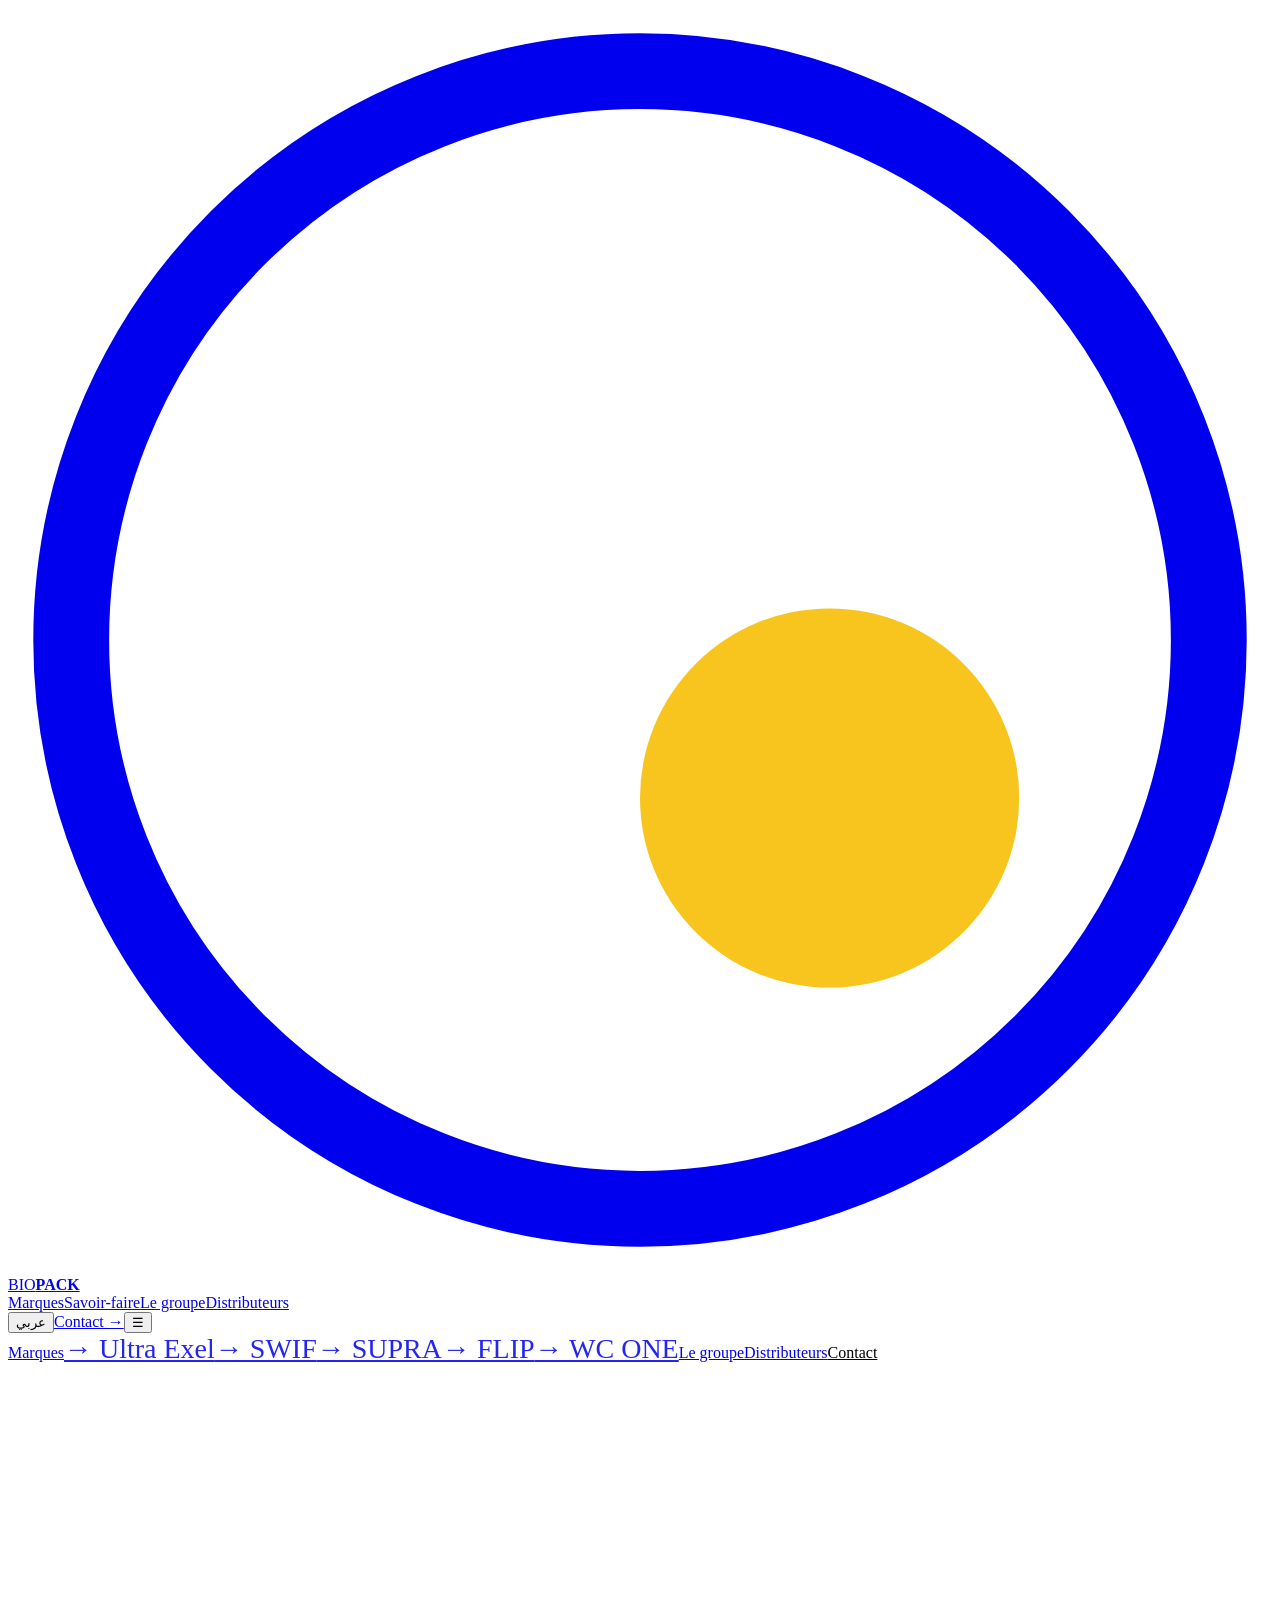
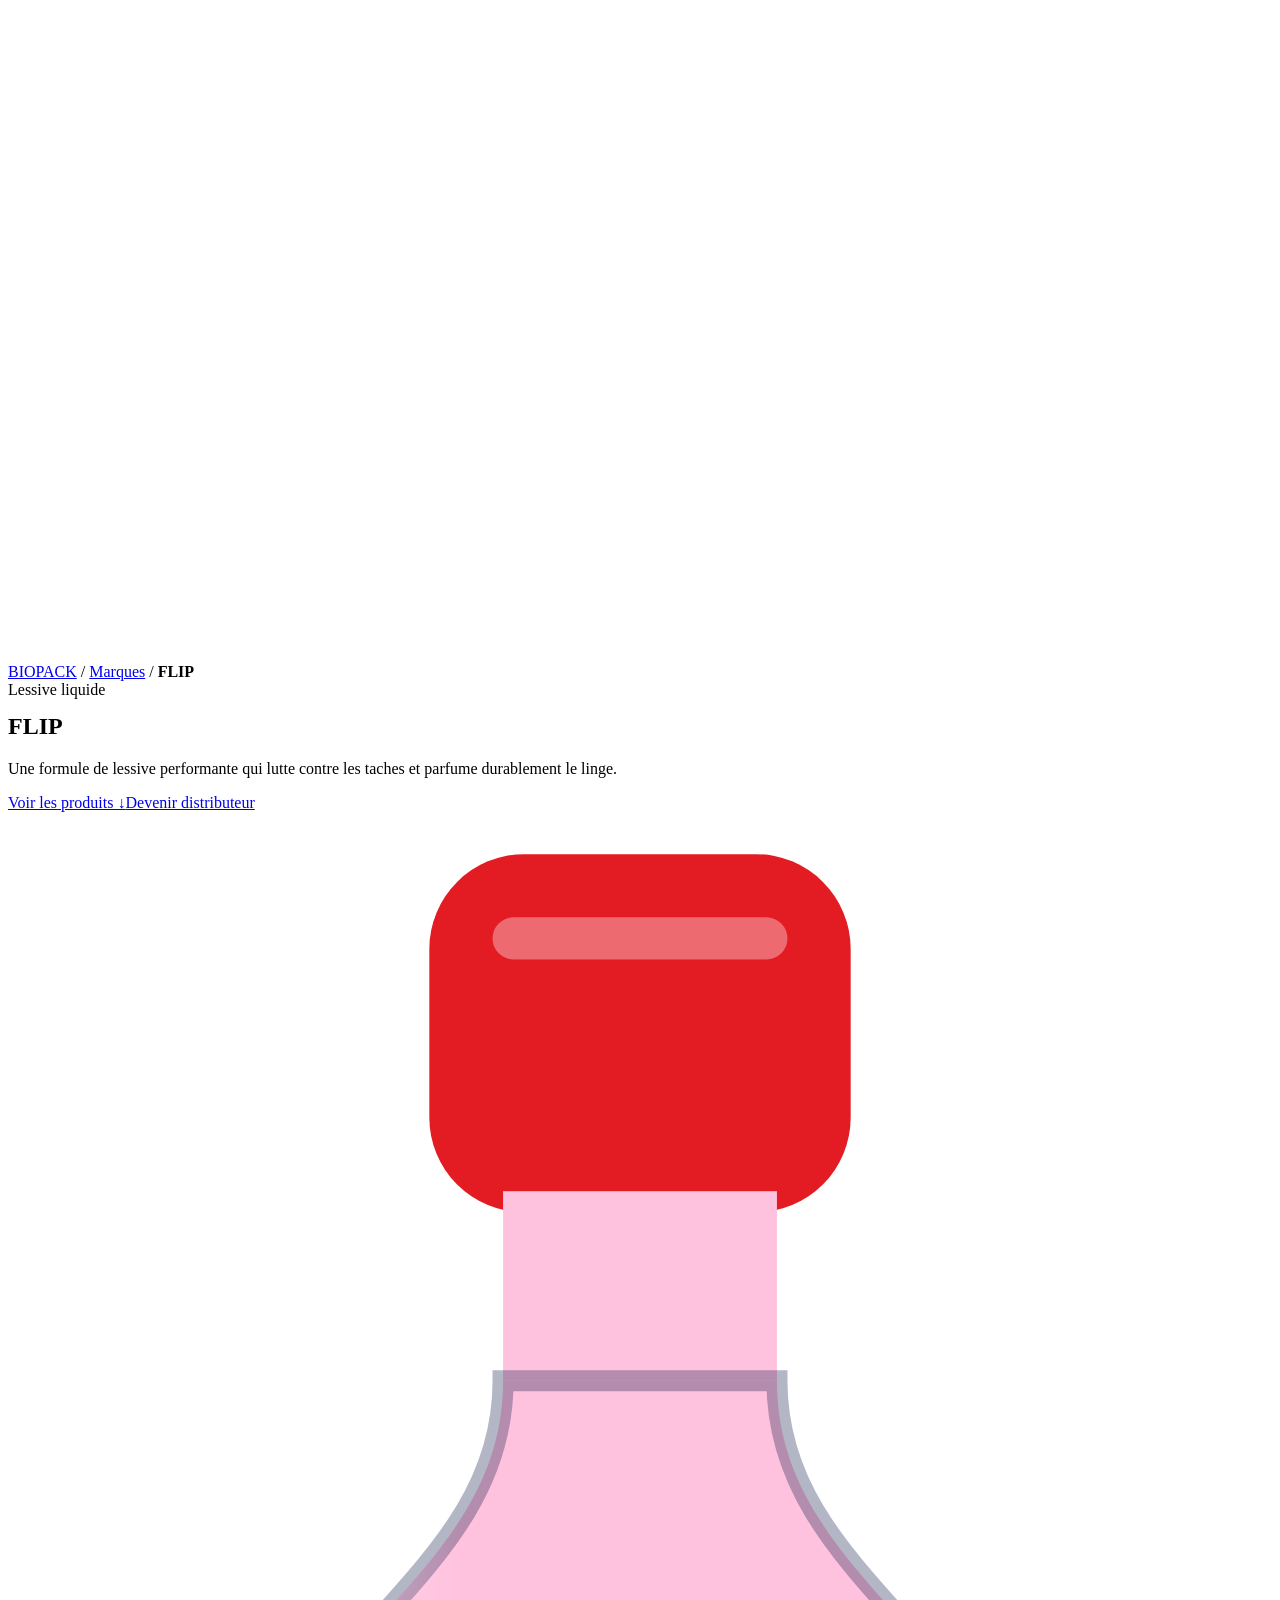
==== flip/index.html @ fb944e67 "Site BIOPACK : vitrine du groupe + marques" ====
<!DOCTYPE html>
<html lang="fr"><head><meta charset="utf-8"><meta name="viewport" content="width=device-width, initial-scale=1, viewport-fit=cover"><link rel="preconnect" href="https://fonts.googleapis.com"><link rel="preconnect" href="https://fonts.gstatic.com" crossorigin><link href="https://fonts.googleapis.com/css2?family=Unbounded:wght@500;700;900&family=Manrope:wght@400;600;800&family=Cairo:wght@400;600;800;900&display=swap" rel="stylesheet"><link rel="stylesheet" href="../style.css">
<title>FLIP — BIOPACK</title>
</head><body>
<div id="hdr"></div>
<main id="app"></main>
<div id="ftr"></div>
<script>window.ROOT='../';window.Bflip='flip'</script>
<script src="../brands.js"></script><script src="../hubapp.js"></script>
<script>
const b=BRANDS[Bflip];document.title=b.name+' — BIOPACK Industries';
function draw(){
 const one=b.name.length>5?b.name.slice(0,4):b.name;
 document.getElementById('app').innerHTML=`
<section class="bhero" style="--c1:${b.c1};--c2:${b.c2}"><div class="bubbles" data-n="14"></div><canvas class="bcanvas"></canvas>
 <div class="wrap"><div>
  <nav class="crumb"><a href="../index.html">BIOPACK</a> / <a href="../index.html#marques" data-ar="العلامات">Marques</a> / <b>${b.name}</b></nav>
  <span class="tag" data-ar="${A(b.tagAr)}">${b.tag}</span>
  <h1 style="margin-top:14px">${b.name}</h1>
  <p class="lead" data-ar="${A(b.leadAr)}">${b.lead}</p>
  <div class="acts"><a class="pill gold" href="#produits" data-ar="اكتشفوا المنتجات ↓">Voir les produits ↓</a><a class="pill ghost" href="../index.html#distributeurs" data-ar="كونوا موزّعين">Devenir distributeur</a></div>
 </div><div class="bv">${bbottle(b.liq,one)}${bbottle(b.liq,one)}</div></div>
</section>
<section id="produits"><div class="wrap">
 <h2 class="rv" data-ar="منتجات <em>${b.name}</em>">Les produits <em>${b.name}</em></h2>
 <div class="bprods">${b.products.map(p=>`<div class="bp rv" style="--bg:${b.c1}22"><div class="ph">${bbottle(b.liq,one)}</div><h3 data-ar="${A(p.nAr)}">${p.n}</h3><p data-ar="${A(p.dAr)}">${p.d}</p>${p.scents?'<div class="scents">'+p.scents.map(s=>'<span data-ar="'+A(s[1])+'" style="--c:'+s[2]+'"><i></i>'+s[0]+'</span>').join('')+'</div>':''}</div>`).join('')}</div>
 <div class="note2" data-ar="ℹ️ هذا تقديم أوّلي: صور المنتجات والفيش التقني المفصّل قيد الإعداد.">ℹ️ Présentation préliminaire : les photos des produits et les fiches techniques détaillées sont en cours de préparation.</div>
</div></section>
<section style="padding-top:0"><div class="wrap"><h3 style="font-size:clamp(20px,2.6vw,32px)" data-ar="علامات أخرى من المجموعة">Les autres marques du groupe</h3>
 <div class="others">${BORDER.filter(k=>k!==Bflip).map(k=>`<a style="--c1:${BRANDS[k].c1};--c2:${BRANDS[k].c2}" href="../${BRANDS[k].slug}/">${BRANDS[k].name}</a>`).join('')}</div></div></section>`;
 App.refresh();
}
draw();document.addEventListener('langchange',draw);
</script></body></html>
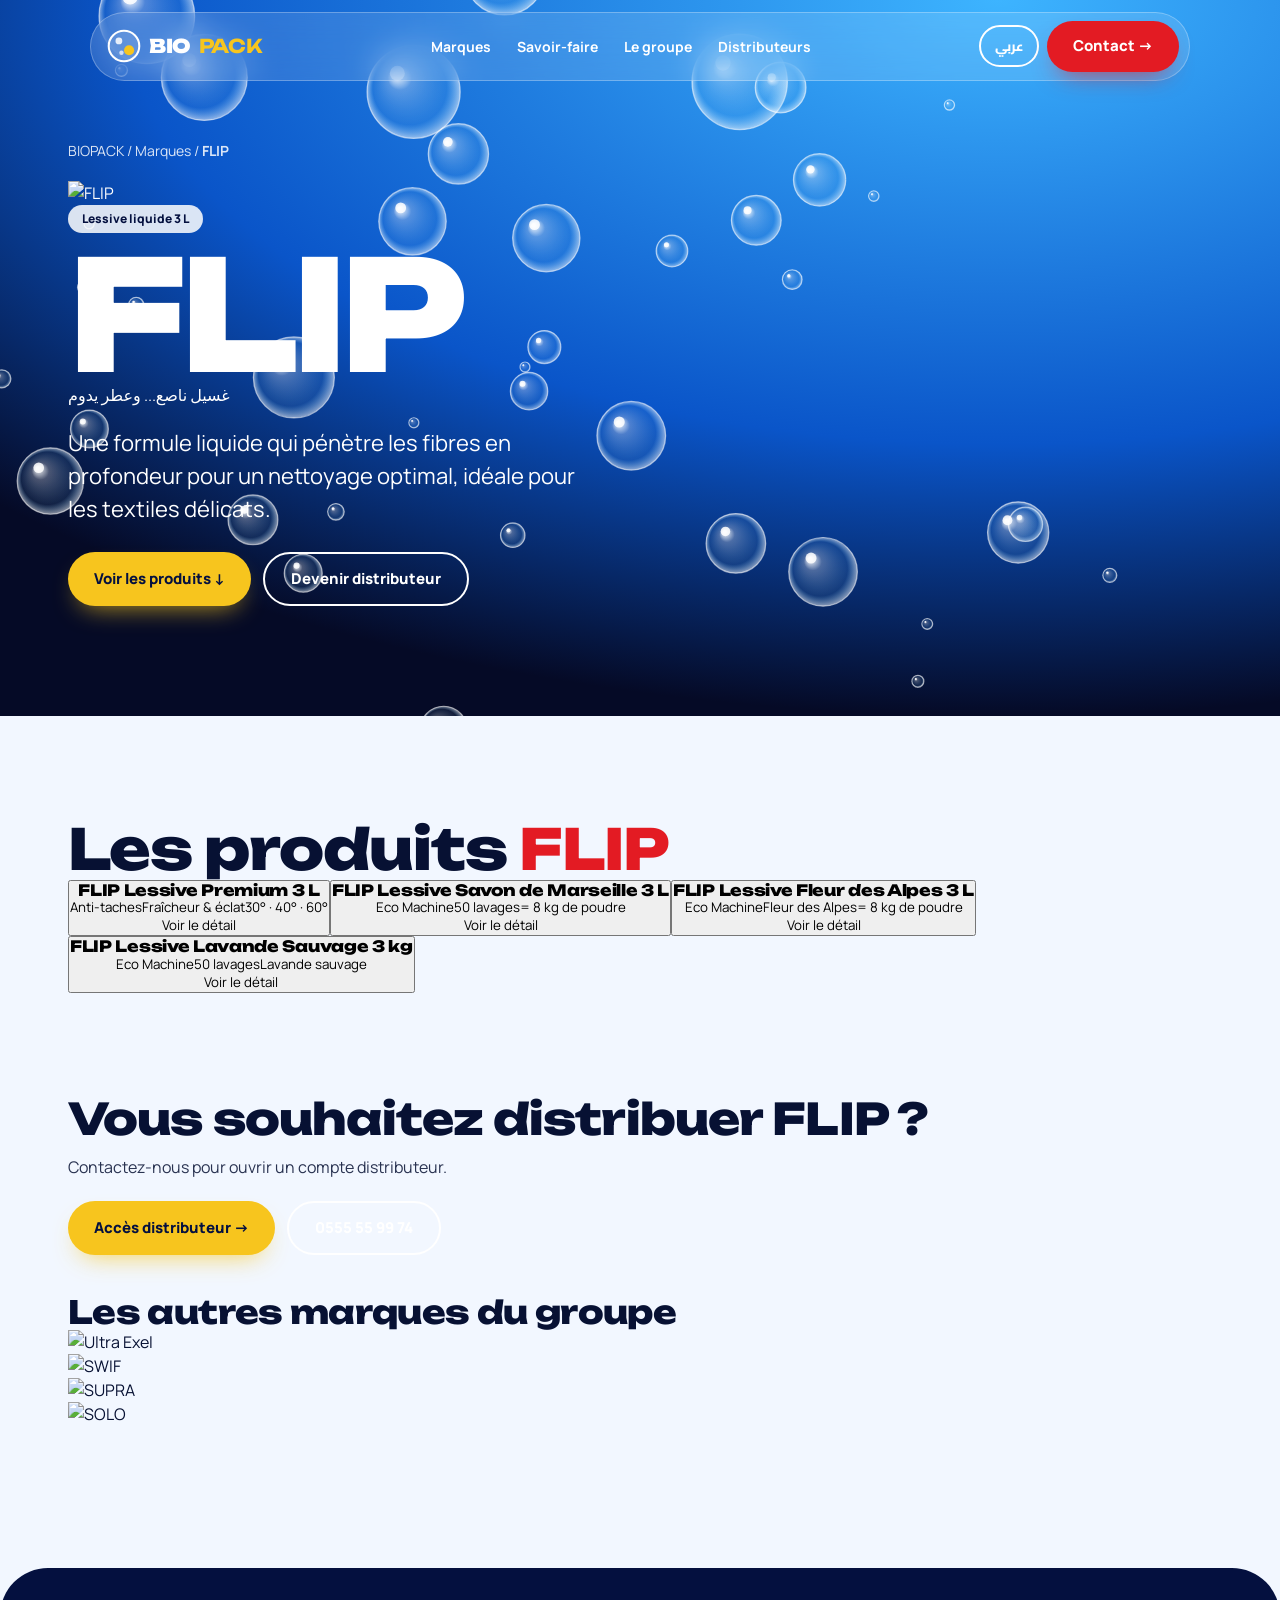
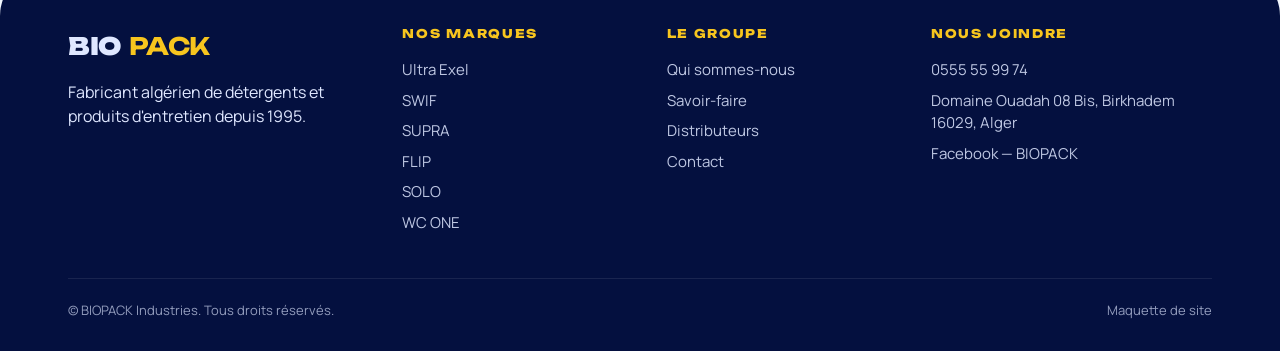
==== commit e72f8c21: "Sites des 6 marques BIOPACK avec vrais produits" ====
--- a/flip/index.html
+++ b/flip/index.html
@@ -1,34 +1,10 @@
 <!DOCTYPE html>
-<html lang="fr"><head><meta charset="utf-8"><meta name="viewport" content="width=device-width, initial-scale=1, viewport-fit=cover"><link rel="preconnect" href="https://fonts.googleapis.com"><link rel="preconnect" href="https://fonts.gstatic.com" crossorigin><link href="https://fonts.googleapis.com/css2?family=Unbounded:wght@500;700;900&family=Manrope:wght@400;600;800&family=Cairo:wght@400;600;800;900&display=swap" rel="stylesheet"><link rel="stylesheet" href="../style.css">
+<html lang="fr"><head><meta charset="utf-8"><meta name="viewport" content="width=device-width, initial-scale=1, viewport-fit=cover"><link rel="preconnect" href="https://fonts.googleapis.com"><link rel="preconnect" href="https://fonts.gstatic.com" crossorigin><link href="https://fonts.googleapis.com/css2?family=Unbounded:wght@500;700;900&family=Manrope:wght@400;600;800&family=Cairo:wght@400;600;800;900&display=swap" rel="stylesheet"><link rel="stylesheet" href="../style.css"><link rel="icon" href="../img/logo-biopack.png">
 <title>FLIP — BIOPACK</title>
 </head><body>
 <div id="hdr"></div>
 <main id="app"></main>
 <div id="ftr"></div>
-<script>window.ROOT='../';window.Bflip='flip'</script>
-<script src="../brands.js"></script><script src="../hubapp.js"></script>
-<script>
-const b=BRANDS[Bflip];document.title=b.name+' — BIOPACK Industries';
-function draw(){
- const one=b.name.length>5?b.name.slice(0,4):b.name;
- document.getElementById('app').innerHTML=`
-<section class="bhero" style="--c1:${b.c1};--c2:${b.c2}"><div class="bubbles" data-n="14"></div><canvas class="bcanvas"></canvas>
- <div class="wrap"><div>
-  <nav class="crumb"><a href="../index.html">BIOPACK</a> / <a href="../index.html#marques" data-ar="العلامات">Marques</a> / <b>${b.name}</b></nav>
-  <span class="tag" data-ar="${A(b.tagAr)}">${b.tag}</span>
-  <h1 style="margin-top:14px">${b.name}</h1>
-  <p class="lead" data-ar="${A(b.leadAr)}">${b.lead}</p>
-  <div class="acts"><a class="pill gold" href="#produits" data-ar="اكتشفوا المنتجات ↓">Voir les produits ↓</a><a class="pill ghost" href="../index.html#distributeurs" data-ar="كونوا موزّعين">Devenir distributeur</a></div>
- </div><div class="bv">${bbottle(b.liq,one)}${bbottle(b.liq,one)}</div></div>
-</section>
-<section id="produits"><div class="wrap">
- <h2 class="rv" data-ar="منتجات <em>${b.name}</em>">Les produits <em>${b.name}</em></h2>
- <div class="bprods">${b.products.map(p=>`<div class="bp rv" style="--bg:${b.c1}22"><div class="ph">${bbottle(b.liq,one)}</div><h3 data-ar="${A(p.nAr)}">${p.n}</h3><p data-ar="${A(p.dAr)}">${p.d}</p>${p.scents?'<div class="scents">'+p.scents.map(s=>'<span data-ar="'+A(s[1])+'" style="--c:'+s[2]+'"><i></i>'+s[0]+'</span>').join('')+'</div>':''}</div>`).join('')}</div>
- <div class="note2" data-ar="ℹ️ هذا تقديم أوّلي: صور المنتجات والفيش التقني المفصّل قيد الإعداد.">ℹ️ Présentation préliminaire : les photos des produits et les fiches techniques détaillées sont en cours de préparation.</div>
-</div></section>
-<section style="padding-top:0"><div class="wrap"><h3 style="font-size:clamp(20px,2.6vw,32px)" data-ar="علامات أخرى من المجموعة">Les autres marques du groupe</h3>
- <div class="others">${BORDER.filter(k=>k!==Bflip).map(k=>`<a style="--c1:${BRANDS[k].c1};--c2:${BRANDS[k].c2}" href="../${BRANDS[k].slug}/">${BRANDS[k].name}</a>`).join('')}</div></div></section>`;
- App.refresh();
-}
-draw();document.addEventListener('langchange',draw);
-</script></body></html>+<script>window.ROOT='../';window.BKEY='flip'</script>
+<script src="../brands.js"></script><script src="../hubapp.js"></script><script src="../brandpage.js"></script>
+</body></html>
--- a/style.css
+++ b/style.css
@@ -0,0 +1,415 @@
+:root{--navy:#04103f;--blue:#0f3bff;--deep:#0b2bd0;--aqua:#17b8ff;--red:#e31b23;--gold:#f7c51e;--ice:#f2f7ff;--ink:#071133;--pink:#ffd6d8;--sun:#ffe89a;--mint:#cfeeff;--lav:#d5deff;--h:'Unbounded','Cairo',sans-serif;--f:'Manrope',system-ui,sans-serif}
+*{box-sizing:border-box;margin:0;padding:0}
+html{scroll-behavior:smooth;overflow-x:clip}
+body{font-family:var(--f);background:var(--ice);color:var(--ink);overflow-x:clip;-webkit-font-smoothing:antialiased;line-height:1.5}
+html[lang=ar] body{font-family:'Cairo',var(--f)}
+img{max-width:100%;display:block}a{color:inherit;text-decoration:none}button,input,select,textarea{font-family:inherit}
+.wrap{max-width:1240px;margin:0 auto;padding-inline:clamp(18px,4vw,48px)}
+section{padding-block:clamp(60px,8vw,110px)}
+h1,h2,h3,h4{font-family:var(--h);font-weight:800;line-height:1.08;letter-spacing:-.02em}
+html[lang=ar] h1,html[lang=ar] h2,html[lang=ar] h3,html[lang=ar] h4{font-family:'Cairo',sans-serif;font-weight:900;letter-spacing:0;line-height:1.25}
+h2{font-size:clamp(28px,4.4vw,58px)}
+h2 em,h1 em{font-style:normal;color:var(--red)}
+svg.i{width:1em;height:1em;flex:none}
+.pill{display:inline-flex;align-items:center;justify-content:center;gap:8px;background:var(--red);color:#fff;padding:14px 26px;border-radius:999px;font-weight:800;font-size:15px;transition:.3s;border:0;cursor:pointer;white-space:nowrap;box-shadow:0 12px 26px -12px rgba(227,27,35,.8)}
+.pill:hover{transform:translateY(-3px);background:var(--navy)}
+.pill.gold{background:var(--gold);color:var(--navy);box-shadow:0 12px 26px -12px rgba(247,197,30,.8)}.pill.gold:hover{background:#fff}
+.pill.ghost{background:transparent;color:inherit;border:2px solid currentColor;box-shadow:none}.pill.ghost:hover{background:#fff;color:var(--navy);border-color:#fff}
+.pill.dark{background:var(--navy)}.pill.dark:hover{background:var(--red)}
+.pill.white{background:#fff;color:var(--navy)}.pill.white:hover{background:var(--gold)}
+.tag{display:inline-block;background:rgba(255,255,255,.85);color:var(--navy);border-radius:999px;padding:5px 14px;font-size:12px;font-weight:800}
+
+.prog{position:fixed;top:0;left:0;height:4px;background:linear-gradient(90deg,var(--gold),var(--red));width:0;z-index:100}
+.totop{position:fixed;bottom:18px;inset-inline-end:18px;width:48px;height:48px;border-radius:50%;background:var(--red);color:#fff;border:0;font-size:20px;cursor:pointer;z-index:50;opacity:0;pointer-events:none;transition:.3s;box-shadow:0 10px 30px -10px rgba(0,0,0,.6)}
+.totop.show{opacity:1;pointer-events:auto}
+
+/* header */
+header.top{position:fixed;top:12px;left:50%;transform:translateX(-50%);z-index:60;width:min(1100px,calc(100% - 24px));display:flex;align-items:center;justify-content:space-between;gap:12px;padding:8px 10px 8px 16px;background:rgba(255,255,255,.12);border:1px solid rgba(255,255,255,.28);backdrop-filter:blur(16px);-webkit-backdrop-filter:blur(16px);border-radius:999px;color:#fff;transition:.35s}
+html[dir=rtl] header.top{padding:8px 16px 8px 10px}
+header.top.solid{background:rgba(255,255,255,.94);color:var(--navy);box-shadow:0 14px 40px -16px rgba(4,16,63,.5);border-color:transparent}
+header.top .logo img{height:40px;width:auto}
+header.top nav{display:flex;gap:26px;font-size:14px;font-weight:700}
+header.top nav a{position:relative;padding:4px 0}
+header.top nav a::after{content:"";position:absolute;left:0;right:0;bottom:-2px;height:2px;background:var(--gold);transform:scaleX(0);transition:.3s;transform-origin:left}
+header.top nav a:hover::after,header.top nav a.act::after{transform:scaleX(1)}
+.hr{display:flex;align-items:center;gap:8px}
+.lang{background:transparent;border:2px solid currentColor;color:inherit;border-radius:999px;padding:7px 14px;font-weight:800;font-size:13px;cursor:pointer;font-family:'Cairo',sans-serif}
+.lang:hover{background:#fff;color:var(--navy)}
+header.top.solid .lang:hover{background:var(--navy);color:#fff}
+.burger{display:none;width:42px;height:42px;border-radius:50%;border:0;background:var(--red);color:#fff;font-size:18px;cursor:pointer}
+.menu{position:fixed;inset:0;z-index:55;background:var(--navy);color:#fff;display:none;flex-direction:column;justify-content:center;gap:10px;padding:0 32px}
+.menu.open{display:flex}
+.menu a{font-family:var(--h);font-size:clamp(28px,8vw,48px);font-weight:800}
+.menu a:hover{color:var(--gold)}
+
+/* CSS bubbles (sections) */
+.bubbles{position:absolute;inset:0;overflow:hidden;pointer-events:none;z-index:0}
+.bub{position:absolute;bottom:-140px;border-radius:50%;background:radial-gradient(circle at 30% 28%,#fff 0,rgba(255,255,255,.6) 16%,rgba(255,255,255,.1) 46%,rgba(23,184,255,.2) 100%);border:1.5px solid rgba(255,255,255,.55);box-shadow:inset 0 0 14px rgba(255,255,255,.7);animation:rise linear infinite}
+@keyframes rise{0%{transform:translate(0,0) scale(.8);opacity:0}10%{opacity:1}50%{transform:translate(30px,-55vh) scale(1)}100%{transform:translate(-24px,-120vh) scale(1.08);opacity:0}}
+canvas.bcanvas{position:absolute;inset:0;width:100%;height:100%;z-index:1;pointer-events:none}
+
+/* hero */
+.hero-u{position:relative;min-height:100svh;background:radial-gradient(120% 95% at 72% 8%,#2d6bff 0%,var(--deep) 36%,var(--navy) 100%);color:#fff;overflow:hidden;display:flex;align-items:center;padding:120px 0 150px}
+.hgrid{position:relative;z-index:2;display:grid;grid-template-columns:1.05fr .95fr;gap:20px;align-items:center;width:100%}
+.hgrid a,.hgrid button{position:relative}
+.htxt h1{font-size:clamp(30px,4.9vw,74px);line-height:1.02}
+.htxt h1 em{color:var(--gold)}
+html[lang=ar] .htxt h1{font-size:clamp(34px,5.4vw,78px);line-height:1.2}
+.slogan{font-family:'Cairo',sans-serif;font-weight:900;direction:rtl;font-size:clamp(30px,4.6vw,64px);line-height:1.2;margin:18px 0 6px;color:transparent;-webkit-text-stroke:2px var(--gold);text-shadow:0 0 30px rgba(247,197,30,.35);display:inline-block;background:linear-gradient(90deg,var(--gold),#fff3b0,var(--gold));-webkit-background-clip:text;background-clip:text;background-size:200%;animation:shine 6s linear infinite}
+@keyframes shine{to{background-position:-200% 0}}
+.htxt p.lead{max-width:470px;font-size:clamp(16px,1.6vw,19px);opacity:.92;margin:12px 0 26px}
+.acts{display:flex;gap:12px;flex-wrap:wrap}
+.hint{display:block;margin-top:24px;font-size:13px;opacity:.75;font-weight:600}
+.hjars{position:relative;height:clamp(360px,46vw,600px);--px:0;--py:0}
+.rings i{position:absolute;left:50%;top:52%;width:70%;aspect-ratio:1;border:2px solid rgba(255,255,255,.22);border-radius:50%;translate:-50% -50%;animation:ring 6s ease-out infinite}
+.rings i:nth-child(2){animation-delay:2s}.rings i:nth-child(3){animation-delay:4s}
+@keyframes ring{0%{scale:.35;opacity:.9}100%{scale:1.45;opacity:0}}
+.jw{position:absolute;transition:transform .25s ease-out;transform:translate(calc(var(--px)*22px),calc(var(--py)*14px)) rotate(var(--r))}
+.jw svg{height:100%;width:auto;filter:drop-shadow(0 30px 24px rgba(0,0,0,.4));animation:flo 6s ease-in-out infinite}
+.jw.a{--r:-9deg;left:4%;bottom:2%;height:86%}.jw.b{--r:8deg;right:2%;bottom:10%;height:76%}.jw.b svg{animation-delay:-3s}
+@keyframes flo{50%{translate:0 -14px}}
+.wave{position:absolute;bottom:-1px;left:0;width:100%;height:clamp(50px,9vw,120px);z-index:3;pointer-events:none}
+.wave path{fill:var(--ice)}
+.wave .w1{opacity:.4;animation:wv 9s linear infinite}.wave .w2{opacity:.7;animation:wv 14s linear infinite reverse}
+@keyframes wv{to{transform:translateX(-50%)}}
+
+/* bands */
+.bands{overflow:hidden;padding:26px 0 40px;background:var(--ice)}
+.bands .in{margin:0 -6%;transform:rotate(-1.4deg)}
+.band{overflow:hidden;white-space:nowrap;padding:12px 0;background:var(--red);color:#fff}
+.band.gold{background:var(--gold);color:var(--navy)}
+.band div{display:inline-block;font-family:var(--h);font-weight:800;font-size:clamp(20px,3vw,36px);animation:mq 32s linear infinite}
+.band.gold div{animation-direction:reverse;font-family:'Cairo',sans-serif;font-weight:900;animation-duration:40s}
+.band span{margin:0 22px;opacity:.55}
+@keyframes mq{to{transform:translateX(-50%)}}
+
+/* gamme */
+.head{display:flex;justify-content:space-between;align-items:flex-end;gap:24px;flex-wrap:wrap}
+.head p{max-width:360px;font-size:17px}
+.pcards{display:grid;grid-template-columns:1fr 1fr;gap:18px;margin-top:44px}
+.pcard{position:relative;border-radius:44px;padding:clamp(22px,3vw,40px);min-height:520px;display:flex;flex-direction:column;justify-content:flex-end;overflow:hidden;transition:transform .5s cubic-bezier(.2,.8,.2,1),box-shadow .5s;background:linear-gradient(160deg,var(--c1),var(--c2))}
+.pcard.c{--c1:#7fa8ff;--c2:#2148f0;color:#fff}.pcard.a{--c1:#ffe27a;--c2:#f5b800;color:var(--navy)}
+.pcard:hover{transform:translateY(-10px);box-shadow:0 40px 60px -34px rgba(4,16,63,.7)}
+.pcard .bubbles{z-index:0}
+.pcard .jimg{position:absolute;top:22px;inset-inline-end:8%;height:62%;z-index:1;transition:transform .7s cubic-bezier(.2,.8,.2,1)}
+.pcard .jimg svg{height:100%;width:auto;filter:drop-shadow(0 26px 20px rgba(0,0,0,.35))}
+.pcard:hover .jimg{transform:translateY(-8px) rotate(-6deg) scale(1.05)}
+.pcard .tx{position:relative;z-index:2}
+.pcard h3{font-size:clamp(26px,3.2vw,44px);margin:12px 0 6px}
+.pcard p{max-width:340px;font-size:16px;opacity:.92}
+.areas{display:flex;flex-wrap:wrap;gap:8px;margin:16px 0 20px}
+.areas span{background:rgba(255,255,255,.22);border:1.5px solid rgba(255,255,255,.4);border-radius:999px;padding:6px 14px;font-size:13px;font-weight:800}
+.pcard.a .areas span{background:rgba(4,16,63,.08);border-color:rgba(4,16,63,.25)}
+.fbadge{display:inline-flex;align-items:center;gap:10px;background:var(--red);color:#fff;border-radius:999px;padding:7px 18px 7px 7px;font-size:14px;font-weight:800;box-shadow:0 12px 26px -8px rgba(227,27,35,.85);transition:.3s}
+html[dir=rtl] .fbadge{padding:7px 7px 7px 18px}
+.fbadge .ic{width:34px;height:34px;border-radius:50%;background:#fff;color:var(--red);display:grid;place-items:center;position:relative;font-size:18px}
+.fbadge .ic::after{content:"";position:absolute;inset:-4px;border-radius:50%;border:2px solid #fff;animation:pulse 1.8s infinite}
+@keyframes pulse{0%{transform:scale(.8);opacity:.9}100%{transform:scale(1.7);opacity:0}}
+.pcard:hover .fbadge{background:var(--navy)}
+.pcard .fbadge{position:absolute;top:22px;inset-inline-start:22px;z-index:3}
+
+/* usages */
+.usages{background:var(--navy);color:#fff;border-radius:48px;margin-inline:clamp(10px,2vw,24px);position:relative;overflow:hidden}
+.usages .wrap{position:relative;z-index:1}
+.usages h2 em{color:var(--gold)}
+.usages p.sub{opacity:.8;margin-top:14px;font-size:18px;max-width:560px}
+.needs{display:grid;grid-template-columns:repeat(auto-fill,minmax(170px,1fr));gap:12px;margin-top:34px}
+.need{border:2px solid rgba(255,255,255,.28);border-radius:26px;background:rgba(255,255,255,.06);padding:18px;text-align:start;cursor:pointer;color:#fff;display:flex;flex-direction:column;gap:10px;font-weight:800;font-size:17px;line-height:1.15;transition:.35s cubic-bezier(.2,.8,.2,1);min-height:132px;justify-content:space-between}
+.need:hover{transform:translateY(-6px);background:rgba(255,255,255,.14)}
+.need.on{background:var(--gold);color:var(--navy);border-color:var(--gold)}
+.need .em{font-size:38px;line-height:1}.need small{display:block;font-weight:600;opacity:.7;font-size:12.5px;margin-top:3px}
+.nres{margin-top:26px;min-height:120px}
+.nbox{display:grid;grid-template-columns:.8fr 1.2fr;gap:20px;background:#fff;color:var(--ink);border-radius:36px;padding:16px;animation:pop .5s cubic-bezier(.2,.8,.2,1)}
+@keyframes pop{from{opacity:0;transform:translateY(20px) scale(.97)}to{opacity:1;transform:none}}
+.nstage{border-radius:26px;background:linear-gradient(160deg,#dbe8ff,#a9c6ff);display:flex;align-items:flex-end;justify-content:center;gap:6px;padding:24px 16px 16px;min-height:300px;position:relative;overflow:hidden}
+.nstage svg{height:min(260px,60vw);filter:drop-shadow(0 20px 14px rgba(4,16,63,.35));animation:flo 5s ease-in-out infinite}
+.nstage svg:nth-child(2){height:min(220px,52vw);animation-delay:-2.5s}
+.ninfo{padding:14px 12px}
+.ninfo .r{display:inline-block;background:var(--red);color:#fff;border-radius:999px;padding:5px 14px;font-size:12px;font-weight:800}
+.ninfo h3{font-size:clamp(22px,2.6vw,34px);margin:12px 0}
+.ninfo ul{list-style:none;display:grid;gap:10px;margin:14px 0}
+.ninfo li{display:flex;gap:12px;align-items:flex-start;font-size:16px}
+.ninfo li svg{flex:none;background:var(--red);color:#fff;border-radius:50%;padding:4px;width:24px;height:24px;margin-top:1px}
+.ninfo .note{font-size:12.5px;opacity:.6;margin-top:6px}
+.ninfo .acts{margin-top:16px}
+
+/* pillars & duo */
+.pillars{display:grid;grid-template-columns:repeat(3,1fr);gap:16px;margin-top:44px}
+.pl{border:2px solid var(--navy);border-radius:32px;padding:30px;transition:.4s}
+.pl:hover{background:var(--navy);color:#fff;transform:translateY(-6px)}
+.pl i{font-style:normal;font-family:var(--h);font-size:52px;font-weight:900;color:var(--red);display:block;line-height:1}
+.pl:hover i{color:var(--gold)}
+.pl h3{font-size:22px;margin:20px 0 8px}
+.duo{display:grid;grid-template-columns:1fr 1fr;gap:16px;margin-top:40px}
+.esp{position:relative;overflow:hidden;border-radius:40px;padding:clamp(26px,4vw,48px);min-height:380px;display:flex;flex-direction:column;justify-content:space-between;transition:transform .5s cubic-bezier(.2,.8,.2,1);color:#fff}
+.esp:hover{transform:translateY(-8px) rotate(-.5deg)}
+.esp.red{background:linear-gradient(150deg,#ff3b43,#b30d16)}.esp.navy{background:linear-gradient(150deg,#1a44e8,var(--navy))}
+.esp .big{position:absolute;inset-inline-end:-24px;bottom:-40px;font-size:clamp(180px,24vw,320px);opacity:.15;line-height:1;transition:.6s}
+.esp:hover .big{transform:rotate(-8deg) scale(1.1);opacity:.25}
+.esp h3{font-size:clamp(26px,3.4vw,46px);position:relative}
+.esp p{max-width:340px;margin-top:12px;position:relative}
+.esp .tagx{align-self:flex-start;background:rgba(255,255,255,.18);border:1.5px solid rgba(255,255,255,.4);border-radius:999px;padding:6px 14px;font-size:13px;font-weight:800;position:relative}
+.esp .lk{position:relative;display:inline-flex;align-items:center;gap:10px;background:#fff;color:var(--navy);border-radius:999px;padding:13px 26px;font-weight:800;margin-top:24px;transition:.3s}
+.esp:hover .lk{gap:18px}
+
+/* contact */
+.contact{background:linear-gradient(160deg,var(--deep),var(--navy));color:#fff;border-radius:48px;margin:0 clamp(10px,2vw,24px) 24px;padding:clamp(40px,6vw,90px) clamp(20px,5vw,70px);position:relative;overflow:hidden}
+.contact .cg{display:grid;grid-template-columns:.9fr 1.1fr;gap:clamp(24px,4vw,60px);position:relative;z-index:1}
+.contact h2 em{color:var(--gold)}
+.cinfo{display:grid;gap:12px;margin-top:28px}
+.cinfo a{display:flex;align-items:center;gap:14px;background:rgba(255,255,255,.1);border:1.5px solid rgba(255,255,255,.22);border-radius:22px;padding:14px 18px;transition:.3s;font-weight:700}
+.cinfo a:hover{background:rgba(255,255,255,.2);transform:translateX(6px)}
+html[dir=rtl] .cinfo a:hover{transform:translateX(-6px)}
+.cinfo svg{font-size:24px;color:var(--gold)}
+.cinfo small{display:block;font-weight:600;opacity:.65;font-size:12px}
+form.f{display:grid;grid-template-columns:1fr 1fr;gap:12px}
+form.f input,form.f textarea,form.f select{padding:16px 20px;border-radius:18px;border:2px solid transparent;font-size:16px;background:#fff;color:var(--ink);outline:none;width:100%;transition:.25s}
+form.f input:focus,form.f textarea:focus,form.f select:focus{border-color:var(--gold)}
+form.f .full{grid-column:span 2}
+form.f textarea{min-height:120px;resize:vertical}
+form.f .pill{justify-self:start;padding:16px 32px;font-size:16px}
+.ok{display:none;text-align:center;padding:40px 10px}
+.ok.show{display:block;animation:pop .5s}
+.ok svg{width:84px;height:84px;color:var(--gold)}
+.ok circle{stroke-dasharray:180;stroke-dashoffset:180;animation:dr .8s .1s forwards}
+.ok path{stroke-dasharray:50;stroke-dashoffset:50;animation:dr .5s .7s forwards}
+@keyframes dr{to{stroke-dashoffset:0}}
+.ok h3{font-size:26px;margin-top:14px}
+
+/* footer */
+footer.ftr{background:var(--navy);color:#dfe7ff;border-radius:48px 48px 0 0;padding:60px 0 30px;margin-top:40px}
+footer.ftr .cols{display:grid;grid-template-columns:1.3fr 1fr 1fr 1.2fr;gap:30px}
+footer.ftr img.lg{height:62px;margin-bottom:16px}
+footer.ftr h4{font-family:var(--h);font-size:12px;letter-spacing:.14em;text-transform:uppercase;color:var(--gold);margin-bottom:14px}
+footer.ftr a{display:block;padding:4px 0;font-size:15px;opacity:.85;transition:.2s}
+footer.ftr a:hover{opacity:1;color:#fff;transform:translateX(4px)}
+footer.ftr .bot{margin-top:40px;padding-top:22px;border-top:1px solid #ffffff22;display:flex;justify-content:space-between;flex-wrap:wrap;gap:10px;font-size:13px;opacity:.65}
+
+/* sub pages */
+.phero{position:relative;padding:150px 0 clamp(60px,8vw,100px);overflow:hidden;color:#fff;background:radial-gradient(110% 100% at 80% 0,#2d6bff,var(--deep) 40%,var(--navy));isolation:isolate}
+.phero.red{background:radial-gradient(110% 100% at 80% 0,#ff4a52,#c50f18 45%,#5a0a10)}
+.phero .wrap{position:relative;z-index:2}
+.phero h1{font-size:clamp(30px,5.6vw,80px);max-width:900px}
+.phero h1 em{color:var(--gold)}
+.phero .lead{font-size:clamp(16px,1.8vw,21px);max-width:560px;margin-top:20px;opacity:.92}
+.phero .slogan{margin-top:16px}
+.phero .acts{margin-top:28px}
+.crumb{font-size:14px;margin-bottom:20px;opacity:.85}
+.crumb a:hover{color:var(--gold)}
+.cards4{display:grid;grid-template-columns:repeat(4,1fr);gap:14px;margin-top:40px}
+.cards3{display:grid;grid-template-columns:repeat(3,1fr);gap:14px;margin-top:40px}
+.cc{border-radius:30px;padding:26px;background:var(--bg,#fff);transition:.4s;display:flex;flex-direction:column;gap:12px}
+.cc:hover{transform:translateY(-8px) rotate(-.6deg)}
+.cc .ico{width:54px;height:54px;border-radius:18px;background:var(--navy);color:#fff;display:grid;place-items:center;font-size:26px}
+.cc h3{font-size:19px}.cc p{font-size:15px}
+.steps{display:grid;grid-template-columns:repeat(3,1fr);gap:0;margin-top:44px;counter-reset:s}
+.st{position:relative;padding:8px 26px 0 0}
+.st::before{counter-increment:s;content:counter(s,decimal-leading-zero);font-family:var(--h);font-size:clamp(56px,7vw,96px);font-weight:900;line-height:.95;color:var(--red);display:block}
+.st h3{font-size:22px;margin:12px 0 6px}.st p{max-width:300px}
+.sim{display:grid;grid-template-columns:1.4fr 1fr;gap:16px;margin-top:40px;align-items:start}
+.rows{background:#fff;border-radius:32px;padding:10px}
+.rw{display:flex;align-items:center;gap:16px;padding:12px;border-radius:24px;transition:.25s}
+.rw:hover{background:var(--ice)}
+.rw .th{width:84px;height:84px;border-radius:20px;background:var(--bg);display:grid;place-items:center;flex:none}
+.rw .th svg{height:74px;width:auto}
+.rw b{font-family:var(--h);font-size:17px;flex:1;line-height:1.15}
+.rw small{display:block;font-family:var(--f);font-weight:600;opacity:.6;font-size:13px;margin-top:4px}
+.stp{display:flex;align-items:center;gap:6px;background:var(--ice);border-radius:999px;padding:4px}
+.stp button{width:38px;height:38px;border-radius:50%;border:0;background:var(--navy);color:#fff;font-size:20px;cursor:pointer;transition:.2s}
+.stp button:hover{background:var(--red)}
+.stp output{min-width:32px;text-align:center;font-weight:800;font-size:18px}
+.recap{background:var(--navy);color:#fff;border-radius:32px;padding:28px;position:sticky;top:96px}
+.recap h3{font-size:20px;margin-bottom:14px}
+.recap ul{list-style:none;min-height:80px}
+.recap li{display:flex;justify-content:space-between;gap:10px;padding:9px 0;border-bottom:1px dashed #ffffff30;font-size:15px}
+.recap li b{color:var(--gold)}
+.recap .empty{opacity:.55;border:0;font-size:14px}
+.recap .tot{margin:16px 0 20px;font-size:14px;opacity:.8}
+.recap .acts{flex-direction:column}.recap .pill{width:100%}
+.faq{margin-top:36px;max-width:860px}
+details{border-bottom:2px solid var(--navy);padding:20px 0}
+details summary{font-family:var(--h);font-size:clamp(16px,2vw,22px);font-weight:800;cursor:pointer;list-style:none;display:flex;justify-content:space-between;gap:20px;align-items:center}
+html[lang=ar] details summary{font-family:'Cairo',sans-serif}
+details summary::-webkit-details-marker{display:none}
+details summary::after{content:"+";font-size:34px;color:var(--red);transition:.3s;line-height:1}
+details[open] summary::after{transform:rotate(45deg)}
+details p{margin-top:12px;max-width:640px;font-size:17px}
+.lightform{background:var(--navy);color:#fff;border-radius:48px;margin:0 clamp(10px,2vw,24px);padding:clamp(40px,6vw,80px) clamp(20px,5vw,70px)}
+.lightform form.f{margin-top:36px;max-width:840px}
+.lightform h2 em{color:var(--gold)}
+.chk{grid-column:span 2;display:flex;gap:10px;align-items:flex-start;font-size:14px}
+.chk input{width:20px;height:20px;margin-top:2px;accent-color:var(--gold)}
+.chips{display:flex;flex-wrap:wrap;gap:10px;margin-top:30px}
+.chip{border:2px solid var(--navy);background:transparent;border-radius:999px;padding:10px 20px;font-weight:800;font-size:15px;cursor:pointer;transition:.25s;color:var(--navy)}
+.chip:hover{transform:translateY(-3px)}.chip.on{background:var(--navy);color:#fff}
+.jobs{display:grid;grid-template-columns:repeat(3,1fr);gap:14px;margin-top:24px}
+.job{background:#fff;border-radius:30px;padding:26px;display:flex;flex-direction:column;gap:10px;transition:.4s;border:2px solid transparent}
+.job:hover{transform:translateY(-8px);border-color:var(--navy)}
+.job.hide{display:none}
+.job .cat{align-self:flex-start;background:var(--sun);border-radius:999px;padding:4px 12px;font-size:12px;font-weight:800}
+.job h3{font-size:19px}.job p{font-size:15px;flex:1}
+.job .pill{align-self:flex-start;padding:10px 20px;font-size:14px}
+.tl{display:grid;grid-template-columns:repeat(4,1fr);gap:14px;margin-top:40px}
+.tl div{background:rgba(255,255,255,.08);border:1.5px solid #ffffff30;border-radius:28px;padding:24px}
+.tl b{display:block;font-family:var(--h);font-size:38px;color:var(--gold);line-height:1}
+.tl h4{font-size:17px;margin:12px 0 4px}.tl p{font-size:14px;opacity:.75}
+.filebox{grid-column:span 2;background:#fff;border-radius:18px;padding:14px 18px;display:flex;align-items:center;gap:14px;color:var(--ink);cursor:pointer;border:2px dashed var(--navy)}
+.filebox input{display:none}.filebox span{font-weight:700;font-size:15px}
+
+/* produit */
+.pstage{position:relative;background:radial-gradient(110% 100% at 80% 0,var(--pc),var(--deep) 60%,var(--navy));color:#fff;padding:130px 0 clamp(60px,8vw,100px);overflow:hidden;isolation:isolate}
+.pgrid{display:grid;grid-template-columns:1.05fr .95fr;gap:clamp(24px,5vw,60px);align-items:center;position:relative;z-index:2}
+.pinfo h1{font-size:clamp(30px,5vw,68px);margin:14px 0 16px}
+.pinfo .lead{font-size:clamp(16px,1.7vw,20px);max-width:480px;opacity:.95}
+.facts{display:flex;flex-wrap:wrap;gap:8px;margin-top:20px}
+.facts span{display:inline-flex;align-items:center;gap:8px;background:rgba(255,255,255,.16);border:1.5px solid rgba(255,255,255,.3);border-radius:999px;padding:8px 16px;font-size:14px;font-weight:800}
+.pcta{display:flex;gap:12px;flex-wrap:wrap;margin-top:28px}
+.pview{position:relative;height:clamp(340px,42vw,520px);display:grid;place-items:center}
+.pview svg{height:100%;width:auto;filter:drop-shadow(0 34px 26px rgba(0,0,0,.45));animation:flo 6s ease-in-out infinite;transition:transform .3s}
+.tabs{display:flex;gap:8px;overflow-x:auto;padding-bottom:6px;scrollbar-width:none}
+.tabs::-webkit-scrollbar{display:none}
+.tabs button{flex:none;border:2px solid var(--navy);background:transparent;border-radius:999px;padding:12px 24px;font-size:15px;font-weight:800;cursor:pointer;transition:.25s;display:inline-flex;gap:8px;align-items:center;color:var(--navy)}
+.tabs button:hover{transform:translateY(-2px)}.tabs button.on{background:var(--navy);color:#fff}
+.panel{display:none;margin-top:30px;animation:pop .5s}.panel.on{display:block}
+.panel .txt{font-size:clamp(17px,2vw,23px);max-width:820px;line-height:1.55}
+.ustep{display:flex;gap:20px;align-items:flex-start;padding:20px 0;border-bottom:2px solid rgba(4,16,63,.12);max-width:820px}
+.ustep i{font-style:normal;font-family:var(--h);font-size:44px;font-weight:900;color:var(--red);line-height:1;min-width:64px}
+.ustep p{font-size:18px;padding-top:4px}
+.warn{display:flex;gap:16px;align-items:flex-start;background:#fff;border-inline-start:6px solid var(--red);border-radius:22px;padding:18px 22px;max-width:820px;margin-bottom:12px;font-size:17px}
+.warn svg{color:var(--red);font-size:26px;margin-top:2px}
+table.spec{width:100%;max-width:860px;border-collapse:collapse;background:#fff;border-radius:26px;overflow:hidden}
+table.spec td{padding:16px 22px;border-bottom:1px solid rgba(4,16,63,.1);font-size:16px}
+table.spec tr:last-child td{border:0}
+table.spec td:first-child{font-weight:800;width:40%;background:rgba(4,16,63,.04)}
+.pn{display:grid;grid-template-columns:1fr 1fr;gap:14px;margin-top:40px}
+.pn a{border:2px solid var(--navy);border-radius:28px;padding:22px 26px;transition:.3s;display:flex;flex-direction:column;gap:4px}
+.pn a:hover{background:var(--navy);color:#fff}
+.pn small{opacity:.6;font-weight:700}.pn b{font-family:var(--h);font-size:18px}
+.pn a:last-child{text-align:end}
+
+.js .rv{opacity:0;transform:translateY(36px);transition:opacity .8s,transform .8s cubic-bezier(.2,.8,.2,1)}
+.js .rv.in{opacity:1;transform:none}
+@media(max-width:900px){
+ header.top nav{display:none}.burger{display:inline-block}
+ .hgrid,.pcards,.pgrid,.contact .cg,.nbox,.duo,.pillars,.sim,.pn{grid-template-columns:1fr}
+ .hero-u{padding-top:110px;padding-bottom:110px;align-items:flex-start}
+ .hjars{height:340px}.pcard{min-height:480px}
+ .cards4,.tl{grid-template-columns:1fr 1fr}.cards3,.jobs,.steps{grid-template-columns:1fr}
+ .st{padding-bottom:18px}
+ form.f{grid-template-columns:1fr}form.f .full,.filebox,.chk{grid-column:auto}
+ .recap{position:static}footer.ftr .cols{grid-template-columns:1fr 1fr}
+ .pview{order:-1;height:300px}
+}
+@media(max-width:560px){.cards4,.tl,footer.ftr .cols{grid-template-columns:1fr}.pill{padding:12px 20px;font-size:14px}header.top{padding:6px 8px 6px 12px}header.top .logo img{height:34px}.needs{grid-template-columns:1fr 1fr}}
+@media print{header.top,.menu,footer.ftr,.noprint,.prog,.totop,.bubbles,canvas,.pn,.tabs,.contact,.wave{display:none!important}
+ body{background:#fff}.pstage{padding:20px 0;background:#fff!important;color:#000}.panel{display:block!important;margin-top:16px}.js .rv{opacity:1!important;transform:none!important}.pcta{display:none}section{padding-block:14px}.pview{height:240px}.facts span{border-color:#000;background:#fff}}
+
+/* ===== real products ===== */
+img.cut{filter:drop-shadow(0 28px 22px rgba(0,0,0,.4));object-fit:contain}
+img.phot{border-radius:28px;object-fit:cover;box-shadow:0 30px 50px -26px rgba(0,0,0,.6)}
+.hero-u{transition:background .7s}
+.hero-u[data-m=degraissant]{background:radial-gradient(120% 95% at 72% 8%,#4f8dff 0%,#0b2bd0 38%,#04103f 100%)}
+.hero-u[data-m=orange]{background:radial-gradient(120% 95% at 72% 8%,#ffb347 0%,#e2540b 36%,#3d0e04 100%)}
+.hero-u[data-m=citron]{background:radial-gradient(120% 95% at 72% 8%,#ffd930 0%,#b98200 36%,#2e2200 100%)}
+.hero-u[data-m=bicarbonate]{background:radial-gradient(120% 95% at 72% 8%,#3d74ff 0%,#0a2296 38%,#030b33 100%)}
+.hstage{position:relative;height:clamp(380px,50vw,640px);display:grid;place-items:center;--px:0;--py:0}
+.hstage .big{position:absolute;height:92%;transition:opacity .5s,transform .7s cubic-bezier(.2,.8,.2,1);transform:translate(calc(var(--px)*20px),calc(var(--py)*12px));animation:flo 6s ease-in-out infinite}
+.hstage .big.phot{height:82%;aspect-ratio:4/5;width:auto}
+.hstage .big.off{opacity:0;transform:scale(.85) rotate(8deg)}
+.modes{display:flex;gap:8px;flex-wrap:wrap;margin:6px 0 22px}
+.modes button{border:2px solid rgba(255,255,255,.4);background:rgba(255,255,255,.1);color:#fff;border-radius:999px;padding:10px 18px;font-weight:800;font-size:14px;cursor:pointer;transition:.3s;display:inline-flex;align-items:center;gap:8px}
+.modes button:hover{transform:translateY(-3px)}
+.modes button.on{background:#fff;color:var(--navy);border-color:#fff}
+.hname{font-family:var(--h);font-weight:800;font-size:clamp(15px,1.7vw,20px);margin-top:4px}
+html[lang=ar] .hname{font-family:'Cairo',sans-serif}
+.pcards{grid-template-columns:repeat(6,1fr)}
+.pcard{grid-column:span 2;min-height:560px;background:linear-gradient(160deg,var(--c1),var(--c2));color:#fff}
+.pcard.dk{color:var(--navy)}
+.pcard:nth-child(n+4){grid-column:span 3}
+.pcard .jimg{top:64px;inset-inline-end:auto;inset-inline-start:50%;transform:translateX(-50%);height:56%;width:auto;display:flex;justify-content:center}
+.pcard:hover .jimg{transform:translateX(-50%) translateY(-8px) rotate(-5deg) scale(1.05)}
+.pcard .jimg img.cut{height:100%;width:auto}
+.pcard .jimg img.phot{height:100%;width:auto;aspect-ratio:4/5}
+.pcard .jimg svg{height:100%;width:auto}
+.pcard h3{font-size:clamp(22px,2.4vw,32px)}
+.pcard.dk .areas span{background:rgba(4,16,63,.08);border-color:rgba(4,16,63,.25)}
+.gal{display:flex;gap:14px;overflow-x:auto;scroll-snap-type:x mandatory;padding:6px 2px 22px;margin-top:34px;scrollbar-width:thin}
+.gal figure{flex:none;width:min(300px,72vw);scroll-snap-align:start;border-radius:28px;overflow:hidden;position:relative;transition:.4s;box-shadow:0 24px 40px -26px rgba(4,16,63,.6)}
+.gal figure:hover{transform:translateY(-8px) rotate(-1deg)}
+.gal img{width:100%;aspect-ratio:4/5;object-fit:cover}
+.gal figcaption{position:absolute;left:0;right:0;bottom:0;padding:34px 16px 14px;background:linear-gradient(transparent,rgba(4,16,63,.85));color:#fff;font-weight:800;font-size:14px}
+.nstage{background:linear-gradient(160deg,var(--sa,#dbe8ff),var(--sb,#a9c6ff))}
+.nstage img.cut{height:min(280px,62vw)}
+.nstage img.phot{height:min(300px,62vw);aspect-ratio:4/5}
+.nstage img{animation:flo 5s ease-in-out infinite}
+.rw .th img{height:74px;width:auto;object-fit:contain;filter:none;border-radius:12px}
+.rw .th img.phot{aspect-ratio:1;width:74px;object-fit:cover;box-shadow:none;border-radius:16px}
+.pview img.cut{height:100%;width:auto;animation:flo 6s ease-in-out infinite}
+.pview img.phot{height:100%;width:auto;aspect-ratio:4/5}
+.duo3{display:grid;grid-template-columns:repeat(3,1fr);gap:12px;margin-top:22px}
+@media(max-width:900px){.pcards{grid-template-columns:1fr}.pcard,.pcard:nth-child(n+4){grid-column:span 1}.hstage{height:400px}}
+
+/* ===== BIOPACK hub / brands ===== */
+.wm{display:flex;align-items:center;gap:8px;font-family:var(--h);font-weight:900;font-size:19px;letter-spacing:-.02em}
+.wm svg{width:34px;height:34px}
+.wm b{color:var(--gold)}
+header.top.solid .wm b{color:var(--red)}
+.hub-hero{position:relative;min-height:100svh;background:radial-gradient(120% 95% at 70% 6%,#2f7bff 0%,#0a2bb8 36%,#040d3d 100%);color:#fff;overflow:hidden;display:flex;align-items:center}
+.hub-hero .wrap{position:relative;z-index:2;padding-top:120px;padding-bottom:170px}
+.hub-hero h1{font-size:clamp(40px,9vw,140px);line-height:.92;letter-spacing:-.04em}
+.hub-hero h1 em{color:var(--gold)}
+html[lang=ar] .hub-hero h1{font-size:clamp(40px,8vw,110px);line-height:1.2}
+.hub-hero .lead{max-width:520px;font-size:clamp(17px,1.8vw,22px);margin:22px 0 28px;opacity:.94}
+.kpis{display:flex;gap:12px;flex-wrap:wrap;margin-top:34px}
+.kpis div{background:rgba(255,255,255,.12);border:1.5px solid rgba(255,255,255,.28);border-radius:26px;padding:16px 22px;backdrop-filter:blur(8px)}
+.kpis b{display:block;font-family:var(--h);font-size:clamp(24px,3vw,38px);color:var(--gold);line-height:1}
+.kpis span{font-size:13px;opacity:.85;font-weight:700}
+.bgrid{display:grid;grid-template-columns:repeat(6,1fr);gap:16px;margin-top:44px}
+.bcard{position:relative;grid-column:span 2;border-radius:40px;padding:clamp(22px,2.6vw,34px);min-height:470px;overflow:hidden;color:#fff;background:linear-gradient(155deg,var(--c1),var(--c2));display:flex;flex-direction:column;justify-content:flex-end;transition:transform .5s cubic-bezier(.2,.8,.2,1),box-shadow .5s}
+.bcard:nth-child(-n+2){grid-column:span 3;min-height:540px}
+.bcard:hover{transform:translateY(-10px) rotate(-.5deg);box-shadow:0 40px 60px -34px rgba(4,16,63,.75)}
+.bcard .wmk{position:absolute;top:8px;inset-inline-start:18px;font-family:var(--h);font-weight:900;font-size:clamp(54px,8vw,118px);opacity:.16;letter-spacing:-.05em;line-height:1;pointer-events:none;text-transform:uppercase}
+.bcard .bots{position:absolute;top:40px;left:0;right:0;height:56%;display:flex;justify-content:center;align-items:flex-end;gap:0;z-index:1;pointer-events:none}
+.bcard .bots>*{height:100%;transition:transform .6s cubic-bezier(.2,.8,.2,1)}
+.bcard .bots img{width:auto;filter:drop-shadow(0 22px 16px rgba(0,0,0,.4))}
+.bcard .bots>*:nth-child(1){transform:rotate(-8deg) translateX(14px)}.bcard .bots>*:nth-child(3){transform:rotate(8deg) translateX(-14px)}
+.bcard:hover .bots>*:nth-child(1){transform:rotate(-14deg) translate(-6px,-6px)}.bcard:hover .bots>*:nth-child(3){transform:rotate(14deg) translate(6px,-6px)}
+.bcard:hover .bots>*:nth-child(2){transform:translateY(-12px) scale(1.05)}
+.bcard svg.bt2{filter:drop-shadow(0 22px 16px rgba(0,0,0,.4));width:auto}
+.bcard .tx{position:relative;z-index:2}
+.bcard h3{font-size:clamp(26px,3vw,42px);margin:10px 0 6px}
+.bcard p{max-width:340px;opacity:.94}
+.bcard .go{display:inline-flex;align-items:center;gap:10px;margin-top:16px;background:#fff;color:var(--navy);border-radius:999px;padding:10px 20px;font-weight:800;font-size:14px;transition:.3s}
+.bcard:hover .go{gap:18px}
+.live{position:absolute;top:18px;inset-inline-end:18px;z-index:3;background:var(--gold);color:var(--navy);border-radius:999px;padding:6px 14px;font-size:12px;font-weight:900}
+.soon{background:rgba(255,255,255,.18);color:#fff}
+.chipsw{display:flex;flex-wrap:wrap;gap:10px;margin-top:28px}
+.chipsw span{background:#fff;border:2px solid var(--navy);border-radius:999px;padding:10px 20px;font-weight:800;transition:.3s}
+.chipsw span:hover{background:var(--navy);color:#fff;transform:translateY(-4px)}
+.story{display:grid;grid-template-columns:1fr 1fr;gap:clamp(24px,4vw,60px);align-items:center}
+.story .tlv{display:grid;gap:12px}
+.story .tlv div{background:#fff;border-radius:28px;padding:22px 24px;display:flex;gap:18px;align-items:flex-start;transition:.4s}
+.story .tlv div:hover{transform:translateX(8px)}
+html[dir=rtl] .story .tlv div:hover{transform:translateX(-8px)}
+.story .tlv b{font-family:var(--h);font-size:28px;color:var(--red);min-width:74px;line-height:1.1}
+.bhero{position:relative;padding:130px 0 clamp(60px,8vw,100px);color:#fff;overflow:hidden;background:radial-gradient(110% 100% at 78% 0,var(--c1),var(--c2) 62%,#050a26);isolation:isolate}
+.bhero .wrap{position:relative;z-index:2;display:grid;grid-template-columns:1.1fr .9fr;gap:30px;align-items:center}
+.bhero h1{font-size:clamp(54px,12vw,170px);line-height:.88;letter-spacing:-.05em;text-transform:uppercase}
+.bhero .lead{font-size:clamp(17px,1.9vw,22px);max-width:520px;margin:20px 0 26px}
+.bhero .bv{display:flex;justify-content:center;align-items:flex-end;height:clamp(300px,38vw,520px)}
+.bhero .bv svg{height:100%;width:auto;filter:drop-shadow(0 30px 22px rgba(0,0,0,.4));animation:flo 6s ease-in-out infinite}
+.bhero .bv svg:nth-child(2){height:82%;animation-delay:-3s;margin-inline-start:-30px}
+.bprods{display:grid;grid-template-columns:repeat(auto-fill,minmax(270px,1fr));gap:16px;margin-top:40px}
+.bp{border-radius:34px;padding:22px;background:var(--bg);display:flex;flex-direction:column;gap:10px;transition:.4s}
+.bp:hover{transform:translateY(-8px) rotate(-.6deg)}
+.bp .ph{height:200px;display:grid;place-items:center;border-radius:24px;background:rgba(255,255,255,.55)}
+.bp .ph svg{height:88%;width:auto;filter:drop-shadow(0 14px 10px rgba(4,16,63,.3))}
+.bp h3{font-size:22px}.bp p{font-size:15px}
+.scents{display:flex;flex-wrap:wrap;gap:8px;margin-top:6px}
+.scents span{display:inline-flex;align-items:center;gap:8px;background:#fff;border-radius:999px;padding:6px 14px 6px 8px;font-weight:800;font-size:13px}
+.scents i{width:18px;height:18px;border-radius:50%;background:var(--c);border:1.5px solid rgba(4,16,63,.2)}
+.note2{margin-top:30px;background:var(--sun);border-radius:26px;padding:18px 24px;font-weight:700;font-size:15px}
+.others{display:flex;gap:12px;flex-wrap:wrap;margin-top:24px}
+.others a{padding:12px 22px;border-radius:999px;font-weight:900;color:#fff;background:linear-gradient(120deg,var(--c1),var(--c2));transition:.3s;font-family:var(--h);font-size:14px}
+.others a:hover{transform:translateY(-4px)}
+@media(max-width:900px){.bgrid{grid-template-columns:1fr}.bcard,.bcard:nth-child(-n+2){grid-column:span 1;min-height:500px}.story,.bhero .wrap{grid-template-columns:1fr}.bhero .bv{height:300px}}
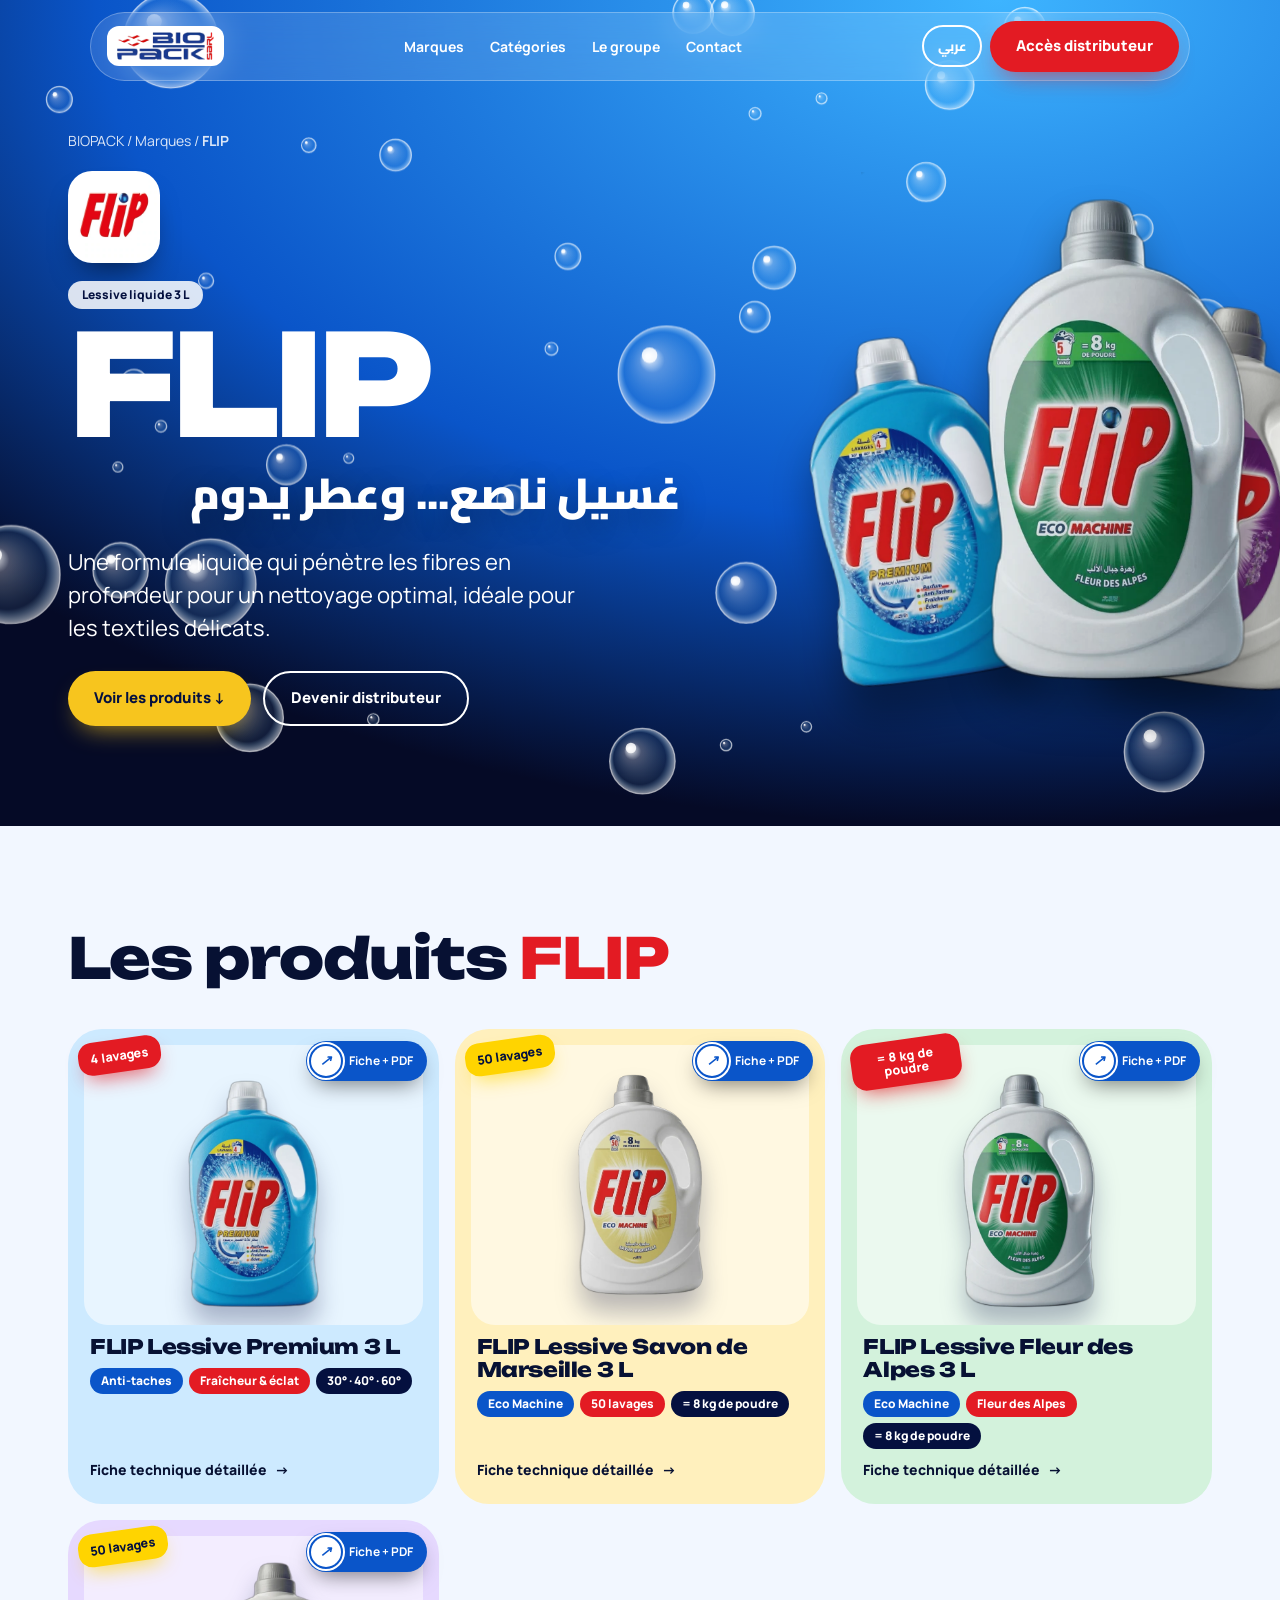
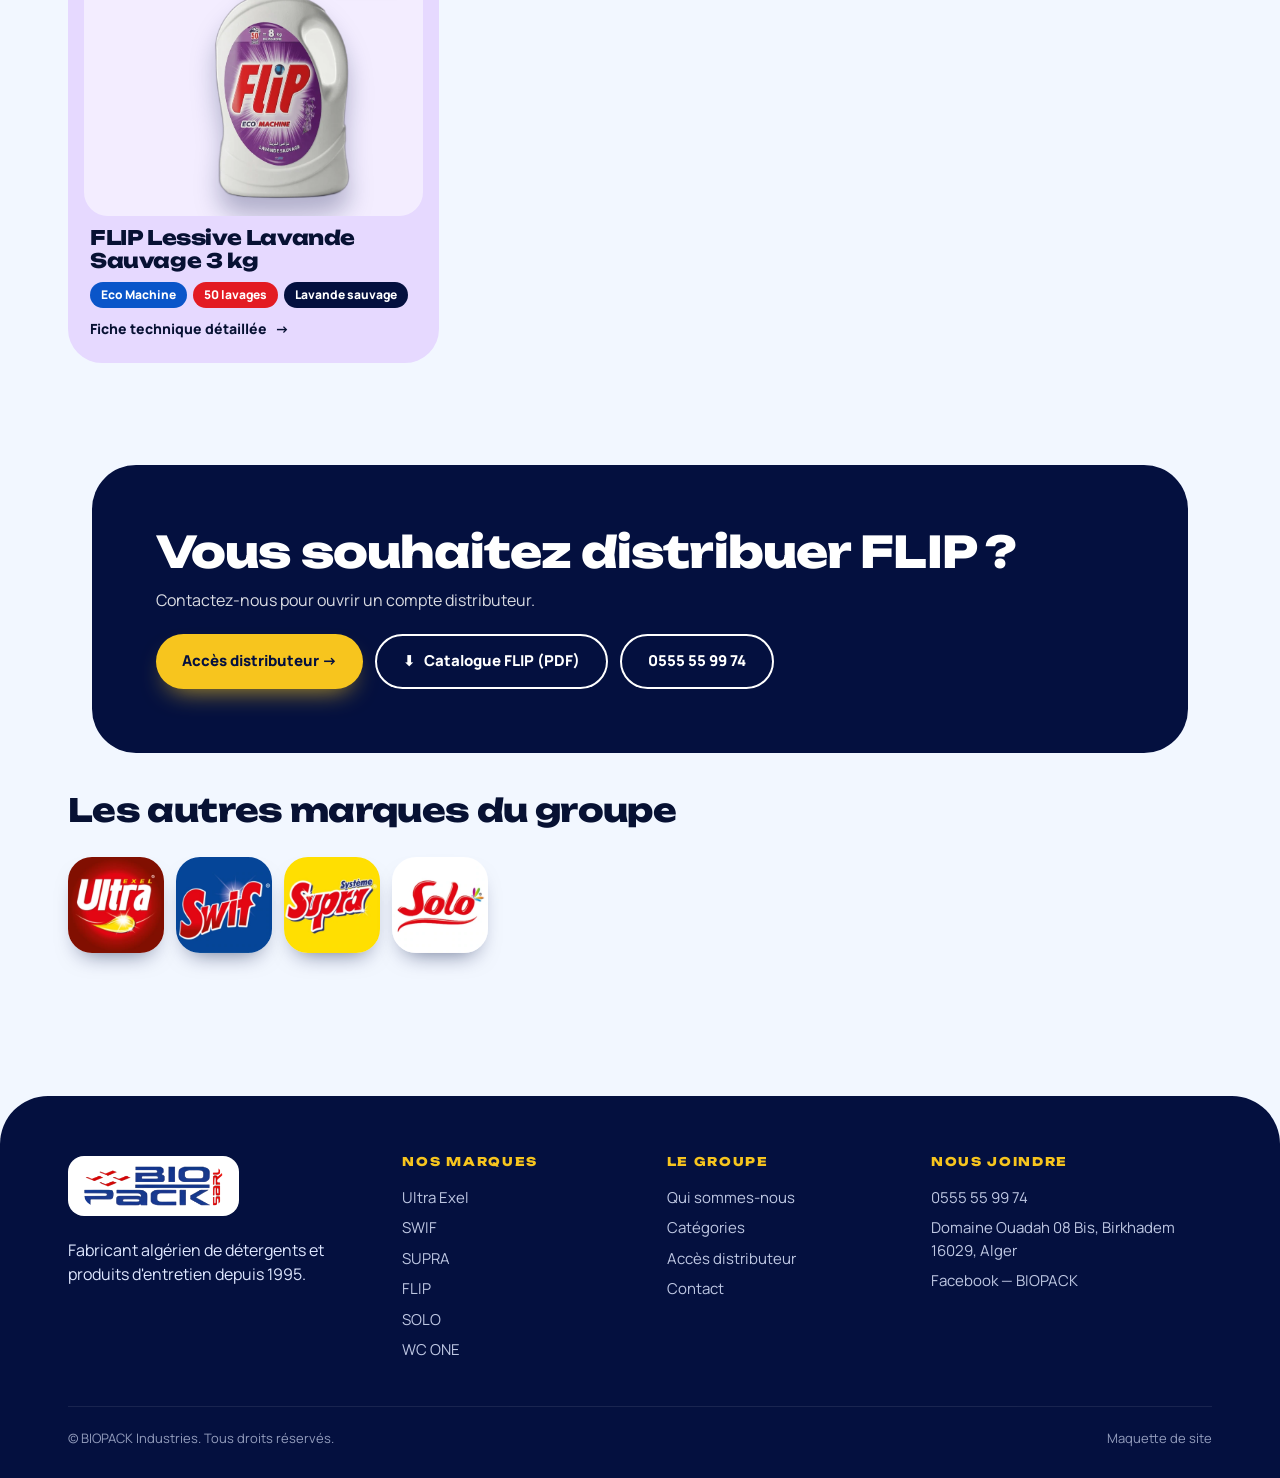
==== commit becede6d: "Fiches produit détaillées + PDF, pastilles, correctif images des cartes" ====
--- a/flip/index.html
+++ b/flip/index.html
@@ -6,5 +6,5 @@
 <main id="app"></main>
 <div id="ftr"></div>
 <script>window.ROOT='../';window.BKEY='flip'</script>
-<script src="../brands.js"></script><script src="../hubapp.js"></script><script src="../brandpage.js"></script>
+<script src="../brands.js"></script><script src="../fiches-data.js"></script><script src="../hubapp.js"></script><script src="../brandpage.js"></script>
 </body></html>
--- a/style.css
+++ b/style.css
@@ -413,3 +413,148 @@
 .others a{padding:12px 22px;border-radius:999px;font-weight:900;color:#fff;background:linear-gradient(120deg,var(--c1),var(--c2));transition:.3s;font-family:var(--h);font-size:14px}
 .others a:hover{transform:translateY(-4px)}
 @media(max-width:900px){.bgrid{grid-template-columns:1fr}.bcard,.bcard:nth-child(-n+2){grid-column:span 1;min-height:500px}.story,.bhero .wrap{grid-template-columns:1fr}.bhero .bv{height:300px}}
+
+/* ===== BIOPACK v2 (real logos & packshots) ===== */
+header.top .logo{display:flex;align-items:center}
+.bplogo{height:34px;width:auto;background:#fff;border-radius:12px;padding:6px 10px}
+.chip-w{display:inline-block;background:#fff;border-radius:16px;padding:10px 16px}.chip-w .bplogo{height:40px;padding:0;background:none}
+.hub-hero .lead{max-width:560px}
+.hub-hero .stage3{position:absolute;inset-inline-end:2%;top:14%;width:min(52%,700px);height:72%;z-index:2;pointer-events:none;display:flex;align-items:flex-end;justify-content:center}
+.hub-hero .stage3 img{position:absolute;bottom:0;height:78%;width:auto;filter:drop-shadow(0 30px 24px rgba(0,0,0,.45));animation:flo 6s ease-in-out infinite}
+.hub-hero .stage3 img:nth-child(1){inset-inline-start:2%;height:64%;transform:rotate(-10deg)}
+.hub-hero .stage3 img:nth-child(2){inset-inline-start:20%;height:92%;animation-delay:-2s;z-index:2}
+.hub-hero .stage3 img:nth-child(3){inset-inline-start:42%;height:70%;transform:rotate(8deg);animation-delay:-4s}
+.hub-hero .stage3 img:nth-child(4){inset-inline-start:58%;height:82%;animation-delay:-1s}
+.hub-hero .stage3 img:nth-child(5){inset-inline-start:74%;height:58%;transform:rotate(12deg);animation-delay:-3s}
+.bgrid{grid-template-columns:repeat(2,1fr)}
+.bcard,.bcard:nth-child(-n+2){grid-column:span 1;min-height:520px}
+.bcard.dk{color:var(--navy)}
+.bcard .tile-logo{position:relative;z-index:3;width:76px;height:76px;border-radius:20px;box-shadow:0 14px 24px -12px rgba(0,0,0,.5);margin-bottom:auto}
+.bcard .bots{top:100px;height:52%}
+.bcard .bots img{height:100%;width:auto}
+.bcard .bots>*:nth-child(2){z-index:2}
+.bcard .bots.two>*:nth-child(1){transform:rotate(-6deg) translateX(20px)}
+.bcard .bots.two>*:nth-child(2){transform:rotate(6deg) translateX(-20px)}
+.catgrid{display:grid;grid-template-columns:repeat(4,1fr);gap:14px;margin-top:40px}
+.catc{border-radius:30px;padding:26px;min-height:190px;display:flex;flex-direction:column;justify-content:space-between;background:var(--bg);transition:.4s}
+.catc:hover{transform:translateY(-8px) rotate(-.5deg)}
+.catc .em{font-size:44px;line-height:1}.catc h3{font-size:22px}.catc p{font-size:14.5px}
+.banner{margin-top:28px;border-radius:40px;overflow:hidden;background:#ebeef2;position:relative}
+.banner img{width:100%;display:block}
+.banner .cap{position:absolute;inset-inline-start:22px;bottom:20px;background:var(--red);color:#fff;border-radius:999px;padding:10px 20px;font-weight:800;font-size:14px}
+.tiles5{display:flex;gap:12px;flex-wrap:wrap;margin-top:30px}
+.tiles5 a{width:96px;height:96px;transition:.3s}.tiles5 a:hover{transform:translateY(-8px) rotate(-4deg)}.tiles5 img{width:100%;height:100%;border-radius:24px;box-shadow:0 12px 22px -12px rgba(4,16,63,.6)}
+/* brand pages */
+.bhero{background:radial-gradient(110% 100% at 78% 0,var(--c1),var(--c2) 64%,#050a26);color:#fff}
+.bhero.dk{color:var(--navy);background:radial-gradient(110% 100% at 78% 0,#fff6a8,var(--c1) 30%,var(--c2) 110%)}
+.bhero .bv{position:relative;height:clamp(320px,40vw,540px);display:block}
+.bhero .bv img{position:absolute;bottom:0;width:auto;filter:drop-shadow(0 30px 22px rgba(0,0,0,.4));animation:flo 6s ease-in-out infinite}
+.bhero .bv img:nth-child(1){inset-inline-start:0;height:74%;transform:rotate(-8deg)}
+.bhero .bv img:nth-child(2){inset-inline-start:30%;height:100%;z-index:2;animation-delay:-2s}
+.bhero .bv img:nth-child(3){inset-inline-start:62%;height:78%;transform:rotate(8deg);animation-delay:-4s}
+.bhero .bv.one img{inset-inline-start:22%!important;height:100%!important;transform:none!important}
+.bhero .bv.two img:nth-child(1){inset-inline-start:6%;height:88%}.bhero .bv.two img:nth-child(2){inset-inline-start:46%;height:96%}
+.bhero .bv svg{position:absolute;bottom:0;height:90%;width:auto;filter:drop-shadow(0 30px 22px rgba(0,0,0,.4))}
+.bhero .bv svg:nth-child(1){inset-inline-start:8%;height:74%;transform:rotate(-8deg)}.bhero .bv svg:nth-child(2){inset-inline-start:44%}
+.bh-logo{width:92px;height:92px;border-radius:24px;box-shadow:0 18px 30px -14px rgba(0,0,0,.6);margin-bottom:18px}
+.bhero h1{font-size:clamp(50px,11vw,150px)}
+.bslogan{font-family:'Cairo',sans-serif;font-weight:900;direction:rtl;font-size:clamp(24px,3.4vw,44px);margin:14px 0 0;color:#fff;text-shadow:0 8px 30px rgba(0,0,0,.35)}
+.bhero.dk .bslogan{color:var(--red);text-shadow:none}
+.pgrid2{display:grid;grid-template-columns:repeat(auto-fill,minmax(290px,1fr));gap:16px;margin-top:40px}
+.pc2{position:relative;border-radius:34px;padding:16px 16px 24px;background:var(--bg);display:flex;flex-direction:column;gap:10px;cursor:pointer;transition:.45s cubic-bezier(.2,.8,.2,1);text-align:start;border:0;font:inherit;color:var(--ink)}
+.pc2:hover{transform:translateY(-10px) rotate(-.6deg);box-shadow:0 34px 44px -30px rgba(4,16,63,.6)}
+.pc2 .ph{height:270px;border-radius:24px;background:rgba(255,255,255,.55);display:grid;place-items:center;overflow:hidden;position:relative}
+.pc2 .ph img{max-height:92%;max-width:88%;object-fit:contain;filter:drop-shadow(0 18px 12px rgba(4,16,63,.28));transition:transform .6s}
+.pc2 .ph img.photo{max-height:100%;max-width:100%;width:100%;height:100%;object-fit:cover;filter:none}
+.pc2:hover .ph img{transform:scale(1.07) rotate(2deg)}
+.pc2 h3{font-size:20px;line-height:1.15;padding-inline:6px}.pc2 p{font-size:14.5px;padding-inline:6px}
+.pc2 .more{margin-top:auto;padding-inline:6px;font-weight:800;font-size:14px;display:flex;align-items:center;gap:8px}
+.pc2 .more::after{content:"→";transition:.3s}.pc2:hover .more::after{transform:translateX(6px)}
+html[dir=rtl] .pc2 .more::after{content:"←"}
+.facts2{display:flex;flex-wrap:wrap;gap:6px;padding-inline:6px}.facts2 span{background:rgba(255,255,255,.75);border-radius:999px;padding:4px 11px;font-size:12px;font-weight:800}
+.scents2{display:flex;flex-wrap:wrap;gap:8px;margin-top:24px}.scents2 span{display:inline-flex;align-items:center;gap:8px;background:#fff;border:2px solid var(--navy);border-radius:999px;padding:6px 14px 6px 8px;font-weight:800;font-size:14px}
+.scents2 i{width:20px;height:20px;border-radius:50%;background:var(--c);border:1.5px solid rgba(4,16,63,.25)}
+.gal2{display:flex;gap:14px;overflow-x:auto;scroll-snap-type:x mandatory;padding:6px 2px 22px;margin-top:30px}
+.gal2 figure{flex:none;width:min(290px,72vw);scroll-snap-align:start;border-radius:28px;overflow:hidden;transition:.4s;box-shadow:0 24px 40px -26px rgba(4,16,63,.6)}
+.gal2 figure:hover{transform:translateY(-8px) rotate(-1deg)}.gal2 img{width:100%;aspect-ratio:4/5;object-fit:cover;display:block}
+.modal{position:fixed;inset:0;z-index:90;background:rgba(4,16,63,.7);backdrop-filter:blur(8px);display:none;align-items:center;justify-content:center;padding:16px}
+.modal.open{display:flex;animation:pop .35s}
+.mbox{background:#fff;border-radius:40px;max-width:940px;width:100%;max-height:92vh;overflow:auto;display:grid;grid-template-columns:.9fr 1.1fr;position:relative}
+.mbox .mph{background:var(--bg);display:grid;place-items:center;padding:30px;min-height:340px;position:relative;overflow:hidden}
+.mbox .mph img{max-height:420px;max-width:100%;object-fit:contain;filter:drop-shadow(0 26px 18px rgba(4,16,63,.35));animation:flo 6s ease-in-out infinite}
+.mbox .mph img.photo{max-height:none;width:100%;border-radius:22px;animation:none;filter:none}
+.mbox .mtx{padding:clamp(24px,4vw,44px)}
+.mbox h3{font-size:clamp(22px,2.8vw,32px);margin:10px 0 12px}
+.mbox p{font-size:16.5px;line-height:1.55}
+.mbox .facts2{padding:0;margin:16px 0}.mbox .facts2 span{background:var(--ice);font-size:13px;padding:6px 14px}
+.mclose{position:absolute;top:14px;inset-inline-end:14px;width:44px;height:44px;border-radius:50%;border:0;background:var(--navy);color:#fff;font-size:20px;cursor:pointer;z-index:3}
+.mnote{font-size:12.5px;opacity:.6;margin-top:12px}
+.band3{background:var(--navy);color:#fff;border-radius:44px;margin-inline:clamp(10px,2vw,24px);padding:clamp(36px,5vw,70px)}
+@media(max-width:900px){.bgrid{grid-template-columns:1fr}.catgrid{grid-template-columns:1fr 1fr}.mbox{grid-template-columns:1fr}.hub-hero .stage3{position:relative;inset:auto;width:100%;height:280px;margin-top:20px}.hub-hero .wrap{padding-bottom:120px}}
+@media(max-width:560px){.catgrid{grid-template-columns:1fr}}
+
+.bwrap{height:88%;display:grid;place-items:center}.bwrap svg{height:100%;width:auto;filter:drop-shadow(0 16px 12px rgba(4,16,63,.3))}.bwrap.big{height:320px}
+.pgrid2{display:grid;grid-template-columns:repeat(auto-fill,minmax(290px,1fr));gap:16px;margin-top:40px}
+
+/* ===== v3 : cartes corrigées, pastilles, fiche détaillée ===== */
+a.pc2{text-decoration:none;color:var(--ink)}
+.pc2 .ph{position:relative;display:block;height:280px}
+.pc2 .ph img{position:absolute;inset:16px;width:calc(100% - 32px);height:calc(100% - 32px);max-height:none;max-width:none;object-fit:contain}
+.pc2 .ph img.photo{inset:0;width:100%;height:100%;object-fit:cover}
+.pc2 .ph .bwrap{position:absolute;inset:16px;height:auto}
+.pc2:hover .ph img{transform:scale(1.06) rotate(2deg)}
+.pastille{position:absolute;top:12px;inset-inline-end:12px;z-index:5;display:flex;align-items:center;gap:8px;background:var(--pc,var(--red));color:#fff;border-radius:999px;padding:5px 14px 5px 5px;font-size:12px;font-weight:800;box-shadow:0 10px 22px -8px rgba(0,0,0,.55);transition:.3s}
+html[dir=rtl] .pastille{padding:5px 5px 5px 14px}
+.pastille .pi{width:30px;height:30px;border-radius:50%;background:#fff;color:var(--pc,var(--red));display:grid;place-items:center;position:relative;font-size:15px;font-weight:900}
+.pastille .pi::after{content:"";position:absolute;inset:-4px;border-radius:50%;border:2px solid #fff;animation:pulse 1.8s infinite}
+.pc2:hover .pastille{transform:scale(1.06)}
+.sticker{position:absolute;top:10px;inset-inline-start:10px;z-index:5;background:#e31b23;color:#fff;font-weight:900;font-size:12.5px;line-height:1.05;padding:10px 12px;border-radius:14px;transform:rotate(-8deg);box-shadow:0 10px 20px -8px rgba(227,27,35,.8);text-align:center;max-width:110px;animation:wob 3.6s ease-in-out infinite}
+.sticker.gold{background:#ffd400;color:var(--navy);box-shadow:0 10px 20px -8px rgba(255,212,0,.8)}
+.facts2 span{background:var(--pc,#fff);color:#fff}
+.facts2 span:nth-child(2){background:#e31b23}.facts2 span:nth-child(3){background:var(--navy)}
+.bhero.dk .facts2 span{color:#fff}
+.bcard .pastille{top:16px;--pc:#ffd400}.bcard .pastille .pi{color:var(--navy)}.bcard .pastille{color:var(--navy)}
+.bcard.dk .pastille{--pc:#e31b23;color:#fff}.bcard.dk .pastille .pi{color:#e31b23}
+.bcard .tile-logo{margin-inline-end:auto}
+/* fiche */
+.fhero .wrap{align-items:center}
+.fphoto{width:100%;max-width:420px;aspect-ratio:4/5;object-fit:cover;border-radius:34px;box-shadow:0 34px 50px -26px rgba(0,0,0,.6);transform:rotate(2deg);justify-self:center}
+.fbig{position:relative;height:clamp(300px,38vw,500px);display:flex;justify-content:center}
+.fbig img{height:100%;width:auto;filter:drop-shadow(0 30px 24px rgba(0,0,0,.45));animation:flo 6s ease-in-out infinite}
+.fbig .bwrap{height:100%}
+.fpills{display:flex;flex-wrap:wrap;gap:8px;margin:18px 0}
+.fpills span{display:inline-flex;align-items:center;gap:8px;border-radius:999px;padding:9px 16px;font-weight:800;font-size:14px;background:rgba(255,255,255,.2);border:1.5px solid rgba(255,255,255,.4);color:inherit}
+.fpills span:nth-child(1){background:#ffd400;color:var(--navy);border-color:#ffd400}.fpills span:nth-child(2){background:#e31b23;color:#fff;border-color:#e31b23}.fpills span:nth-child(3){background:#fff;color:var(--navy);border-color:#fff}
+.dl{display:flex;align-items:center;gap:16px;background:linear-gradient(120deg,#ffd400,#ffb300);color:var(--navy);border-radius:26px;padding:14px 22px 14px 14px;font-weight:900;box-shadow:0 18px 30px -14px rgba(255,190,0,.9);transition:.3s;max-width:460px}
+.dl:hover{transform:translateY(-4px) scale(1.02)}
+.dl .di{width:54px;height:54px;border-radius:50%;background:var(--navy);color:#ffd400;display:grid;place-items:center;font-size:26px;position:relative;flex:none}
+.dl .di::after{content:"";position:absolute;inset:-5px;border-radius:50%;border:2px solid var(--navy);animation:pulse 1.8s infinite}
+.dl small{display:block;font-weight:700;opacity:.75;font-size:12.5px;margin-top:2px}
+.dl b{font-size:17px;line-height:1.1;display:block}
+.fnav{position:sticky;top:76px;z-index:30;display:flex;gap:8px;overflow-x:auto;padding:10px 0;margin-top:-30px;scrollbar-width:none}
+.fnav::-webkit-scrollbar{display:none}
+.fnav a{flex:none;padding:10px 18px;border-radius:999px;background:#fff;border:2px solid var(--navy);font-weight:800;font-size:14px;box-shadow:0 8px 18px -10px rgba(4,16,63,.5);transition:.25s}
+.fnav a:nth-child(1){background:#ffd400}.fnav a:nth-child(2){background:#e31b23;color:#fff;border-color:#e31b23}.fnav a:nth-child(3){background:var(--navy);color:#fff}.fnav a:nth-child(4){background:#0f3bff;color:#fff;border-color:#0f3bff}
+.fnav a:hover{transform:translateY(-3px)}
+.fsec{padding-block:clamp(34px,5vw,60px)}
+.fsec h2{font-size:clamp(26px,3.6vw,46px);margin-bottom:22px}
+.fgrid{display:grid;grid-template-columns:1.2fr .8fr;gap:18px;align-items:start}
+.fbox{background:#fff;border-radius:30px;padding:26px}
+.fbox p{font-size:18px;line-height:1.55}
+.ideal{display:flex;flex-wrap:wrap;gap:8px;margin-top:16px}.ideal span{background:var(--sun);border-radius:999px;padding:8px 16px;font-weight:800;font-size:14px}
+.st2{display:flex;gap:16px;align-items:flex-start;padding:16px 0;border-bottom:2px dashed rgba(4,16,63,.15)}
+.st2:last-child{border:0}.st2 i{font-style:normal;font-family:var(--h);font-weight:900;font-size:22px;background:#e31b23;color:#fff;border-radius:50%;width:44px;height:44px;display:grid;place-items:center;flex:none}
+.st2 p{font-size:17px;padding-top:8px}
+.wn{display:flex;gap:14px;align-items:flex-start;background:#fff;border-inline-start:6px solid #e31b23;border-radius:20px;padding:16px 20px;margin-bottom:10px;font-size:16.5px}
+.wn svg{color:#e31b23;font-size:24px;margin-top:2px}
+table.spec2{width:100%;border-collapse:collapse;background:#fff;border-radius:26px;overflow:hidden}
+table.spec2 td{padding:15px 20px;border-bottom:1px solid rgba(4,16,63,.1);font-size:16px}
+table.spec2 tr:nth-child(odd) td{background:#f4f7ff}
+table.spec2 td:first-child{font-weight:800;width:38%}
+.fcta{background:var(--navy);color:#fff;border-radius:40px;padding:clamp(28px,4vw,52px);display:flex;justify-content:space-between;align-items:center;gap:20px;flex-wrap:wrap}
+.fcta h3{font-size:clamp(22px,3vw,36px)}
+.mini{display:flex;gap:12px;overflow-x:auto;padding:6px 2px 18px;scroll-snap-type:x mandatory}
+.mini a{flex:none;width:210px;scroll-snap-align:start;background:var(--bg);border-radius:26px;padding:12px;transition:.35s;text-align:center;font-weight:800}
+.mini a:hover{transform:translateY(-8px)}.mini img{height:150px;width:100%;object-fit:contain;filter:drop-shadow(0 12px 8px rgba(4,16,63,.25))}.mini span{display:block;font-size:14px;margin-top:8px;line-height:1.15}
+@media(max-width:900px){.fgrid{grid-template-columns:1fr}.fnav{top:68px}}
+@media print{.fnav,.dl,.fcta,.mini,.pastille{display:none!important}}
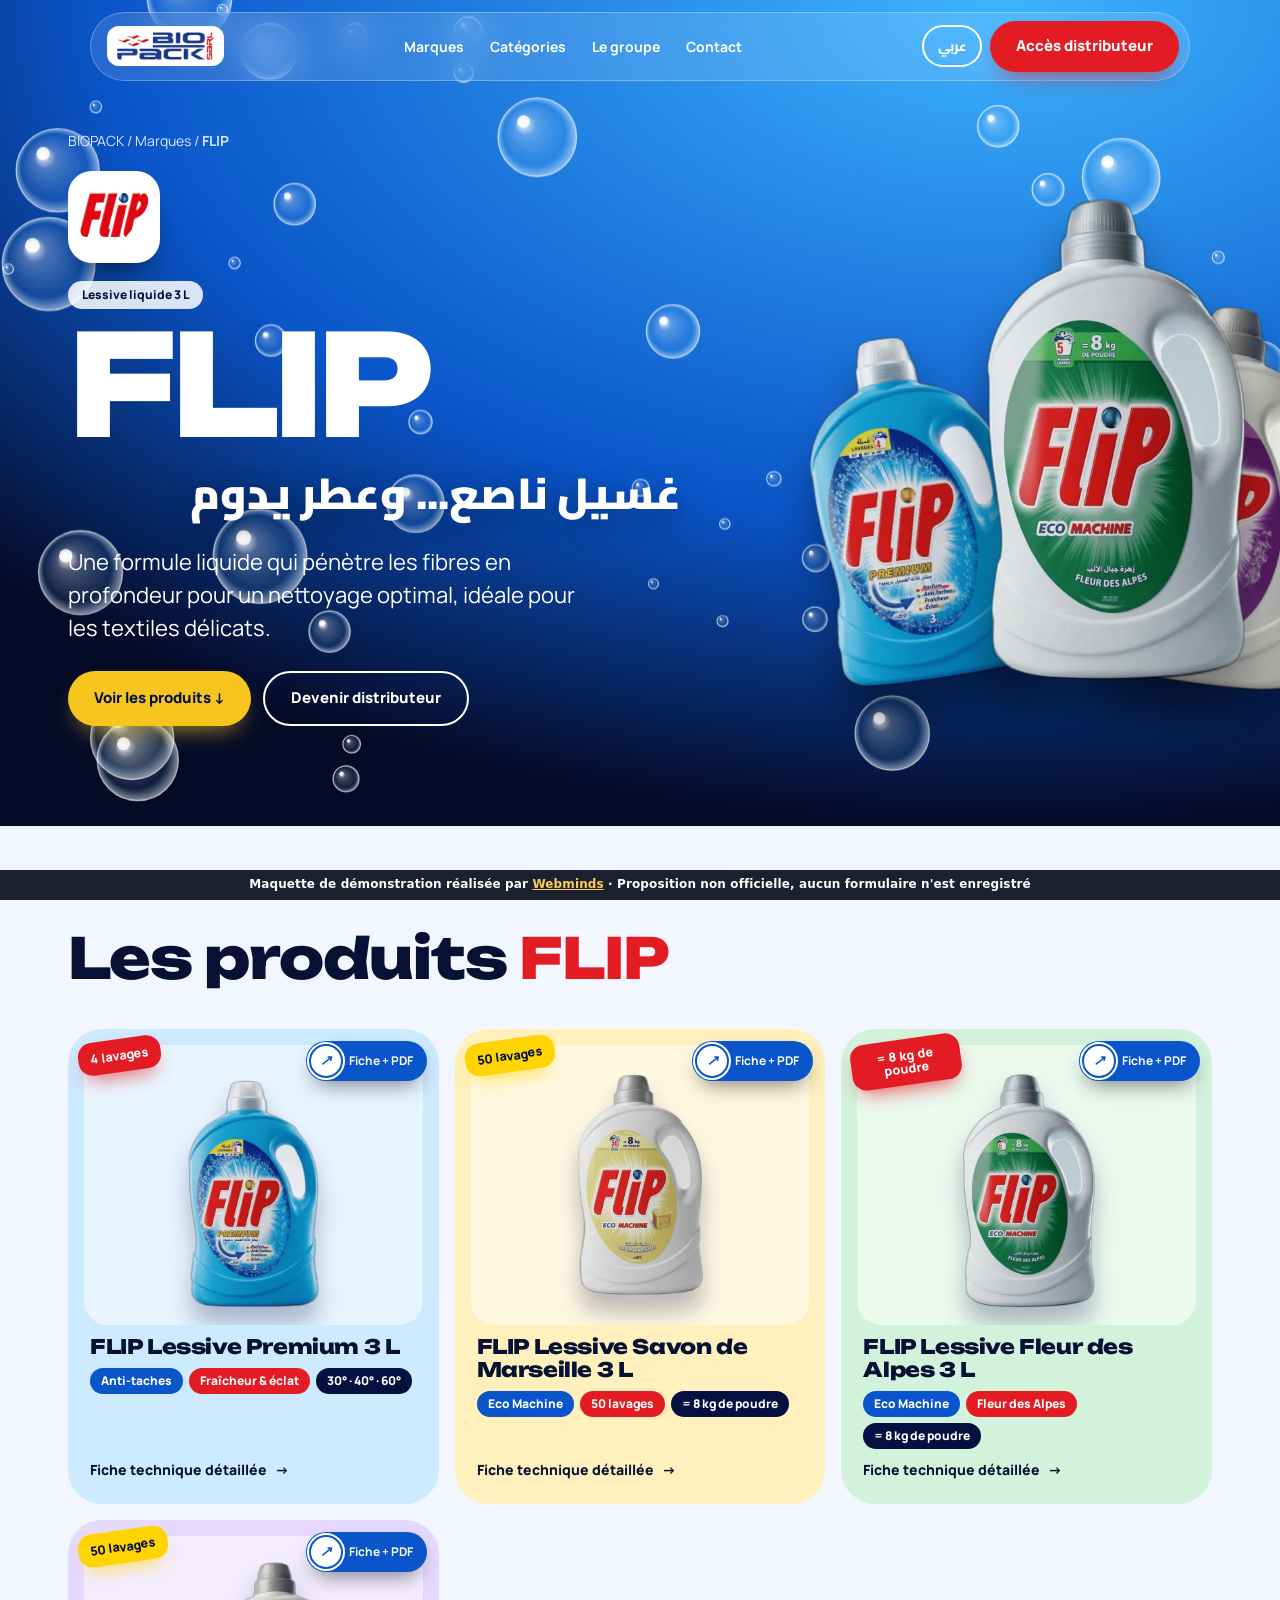
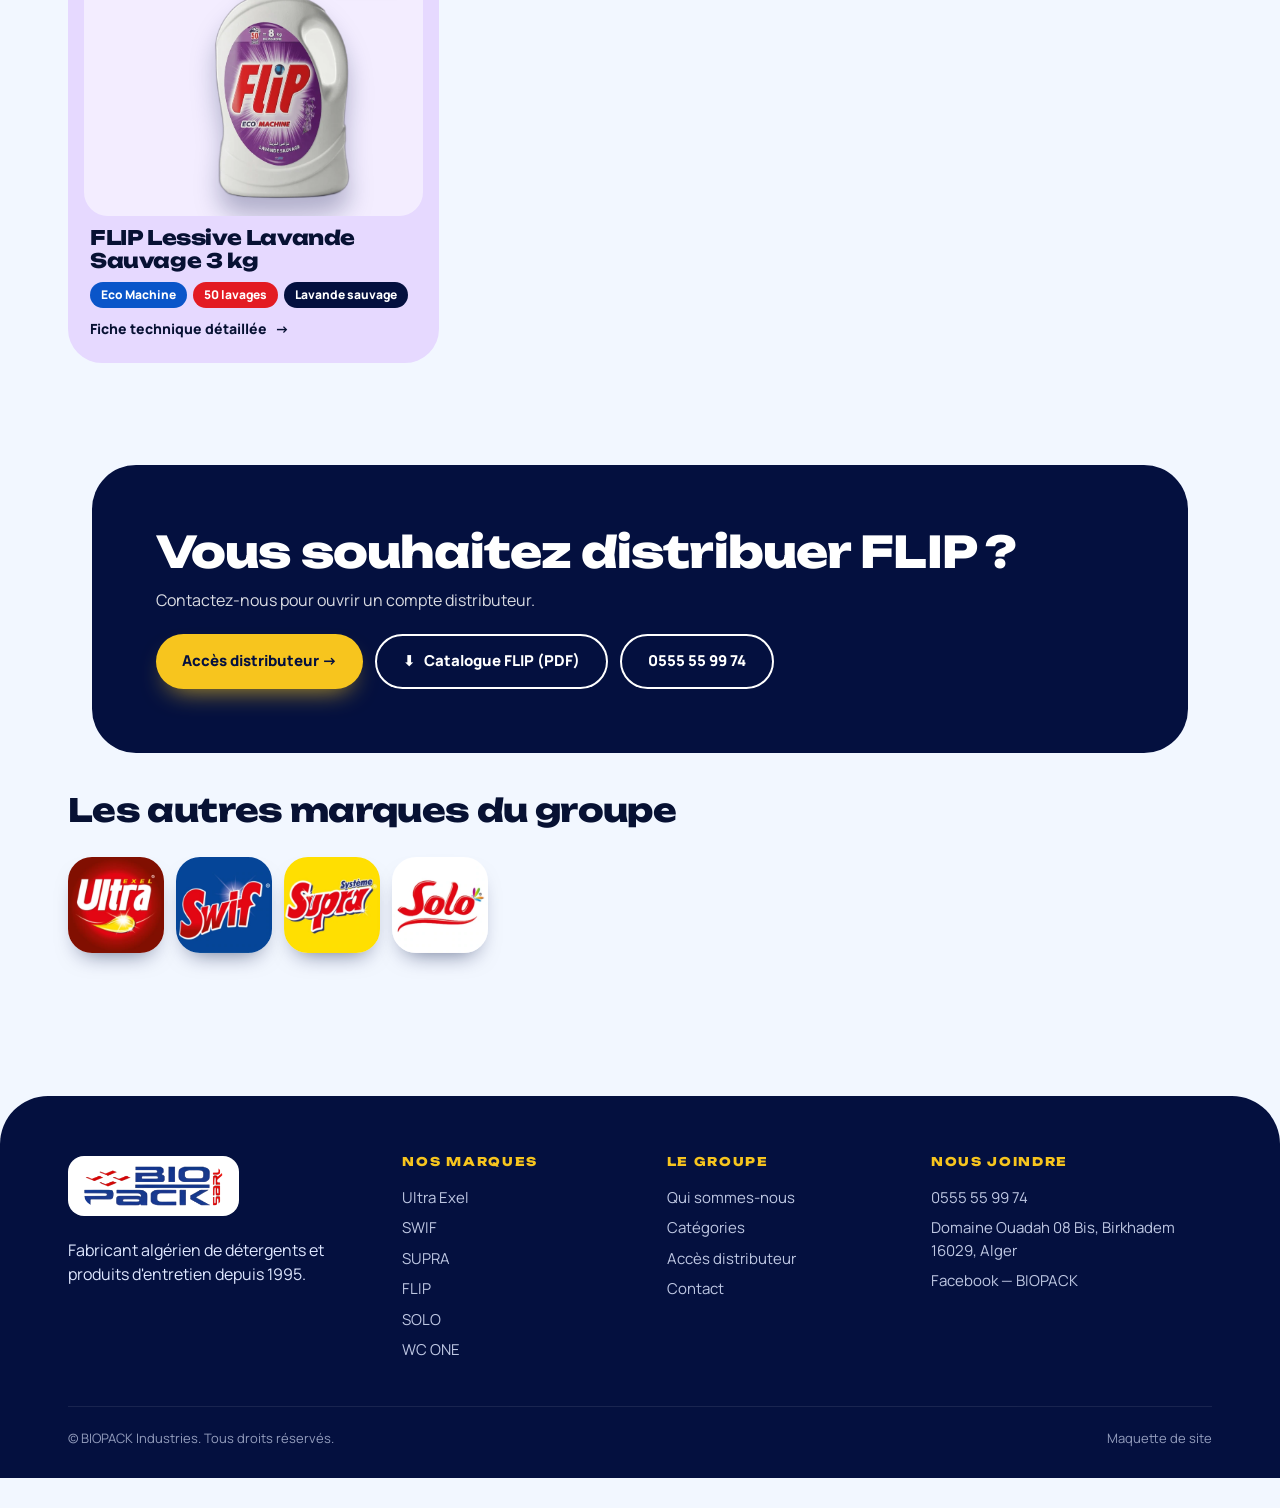
==== commit bfccbd02: "Bandeau maquette de démonstration + noindex" ====
--- a/flip/index.html
+++ b/flip/index.html
@@ -1,10 +1,11 @@
 <!DOCTYPE html>
 <html lang="fr"><head><meta charset="utf-8"><meta name="viewport" content="width=device-width, initial-scale=1, viewport-fit=cover"><link rel="preconnect" href="https://fonts.googleapis.com"><link rel="preconnect" href="https://fonts.gstatic.com" crossorigin><link href="https://fonts.googleapis.com/css2?family=Unbounded:wght@500;700;900&family=Manrope:wght@400;600;800&family=Cairo:wght@400;600;800;900&display=swap" rel="stylesheet"><link rel="stylesheet" href="../style.css"><link rel="icon" href="../img/logo-biopack.png">
 <title>FLIP — BIOPACK</title>
-</head><body>
+<meta name="robots" content="noindex, nofollow"><!--wm-demo--></head><body>
 <div id="hdr"></div>
 <main id="app"></main>
 <div id="ftr"></div>
 <script>window.ROOT='../';window.BKEY='flip'</script>
 <script src="../brands.js"></script><script src="../fiches-data.js"></script><script src="../hubapp.js"></script><script src="../brandpage.js"></script>
-</body></html>+<div id="wm-demo" role="note" style="position:fixed;left:0;right:0;bottom:0;z-index:2147483000;background:rgba(10,14,30,.92);color:#fff;font:600 12px/1.3 system-ui,-apple-system,Segoe UI,Roboto,sans-serif;text-align:center;padding:7px 12px calc(7px + env(safe-area-inset-bottom,0px));letter-spacing:.01em">Maquette de démonstration réalisée par <a href="https://webminds.dz" style="color:#ffcf5a;text-decoration:underline" target="_blank" rel="noopener">Webminds</a> · Proposition non officielle, aucun formulaire n'est enregistré</div>
+<script>(function(){function f(){var b=document.getElementById('wm-demo');if(!b)return;var h=b.offsetHeight;document.body.style.paddingBottom=(parseFloat(getComputedStyle(document.body).paddingBottom)||0)+h+'px';document.querySelectorAll('body *').forEach(function(e){if(e===b||b.contains(e))return;var s=getComputedStyle(e);if(s.position!=='fixed')return;var bt=parseFloat(s.bottom);if(!isNaN(bt)&&bt<120&&s.bottom!=='auto'&&e.offsetHeight<window.innerHeight*.6){e.style.bottom=(bt+h)+'px'}})}if(document.readyState==='complete')f();else addEventListener('load',f)})();</script><!--wm-demo--></body></html>
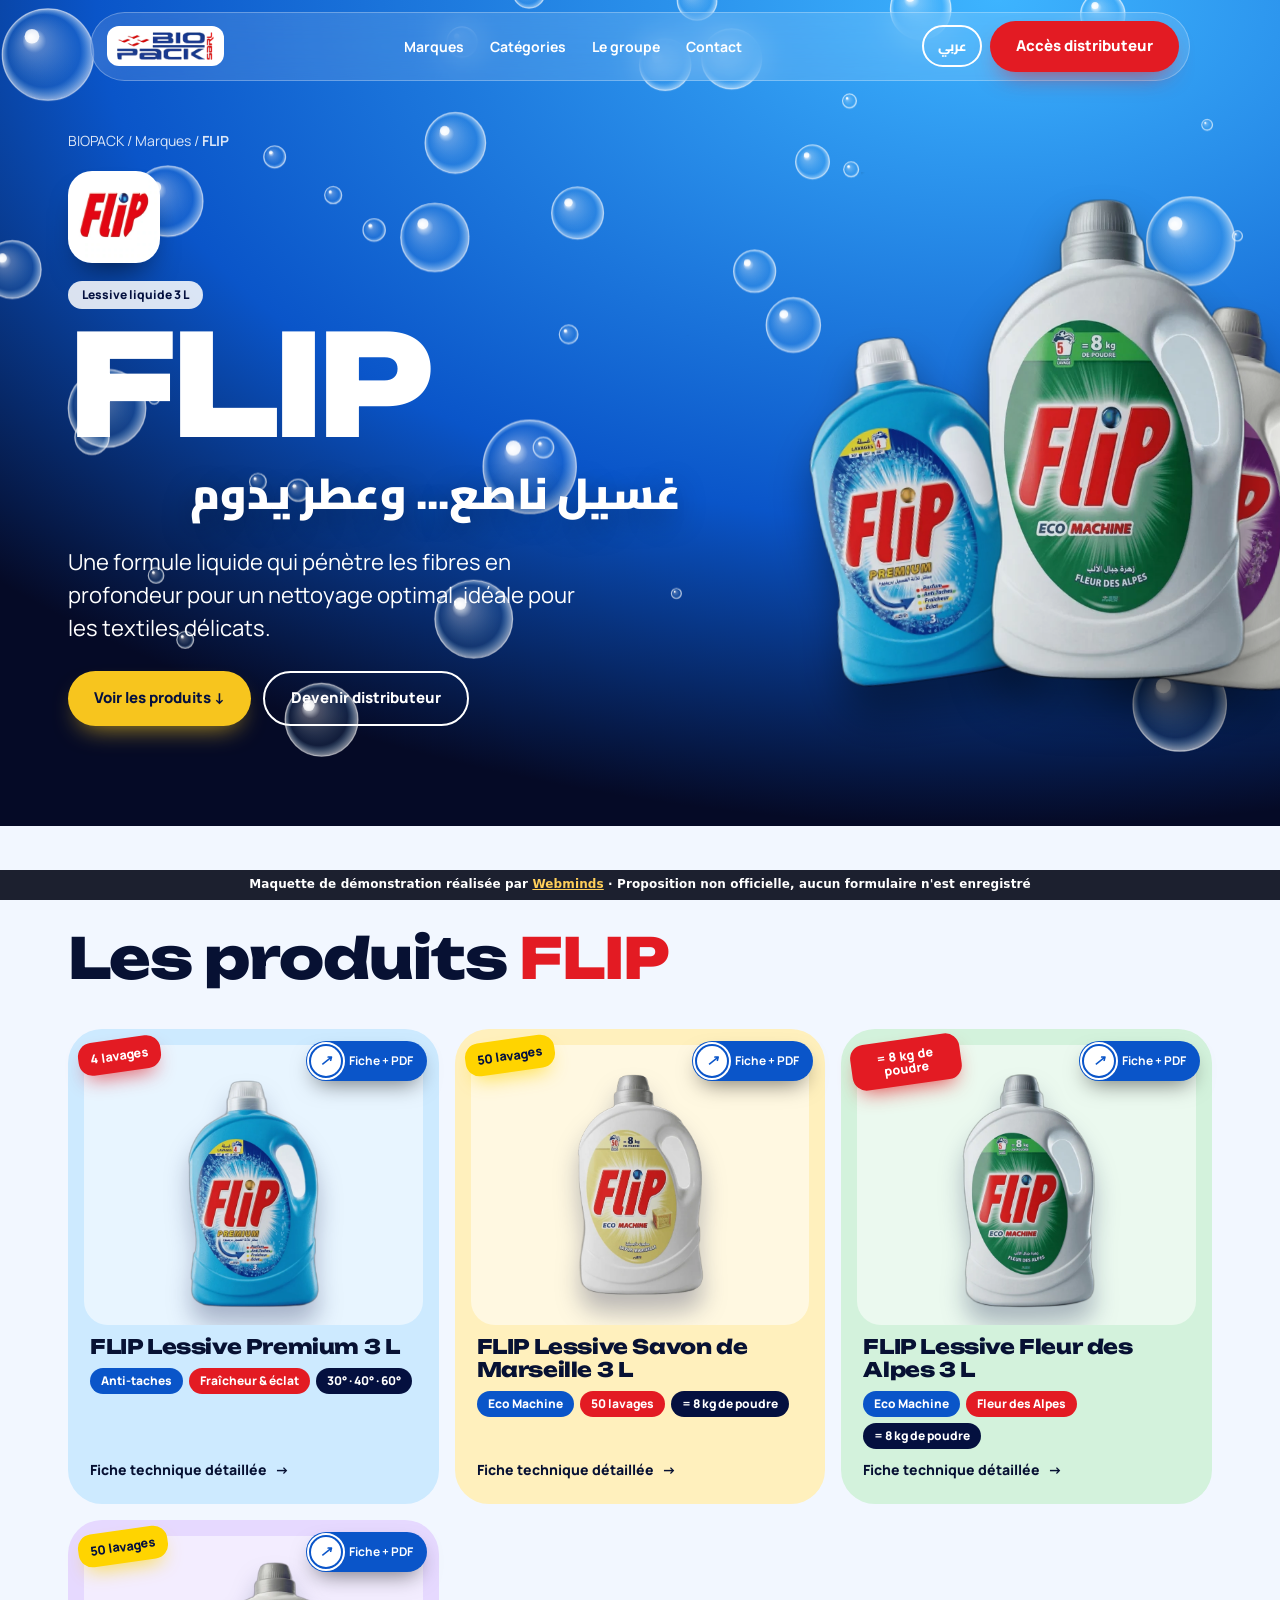
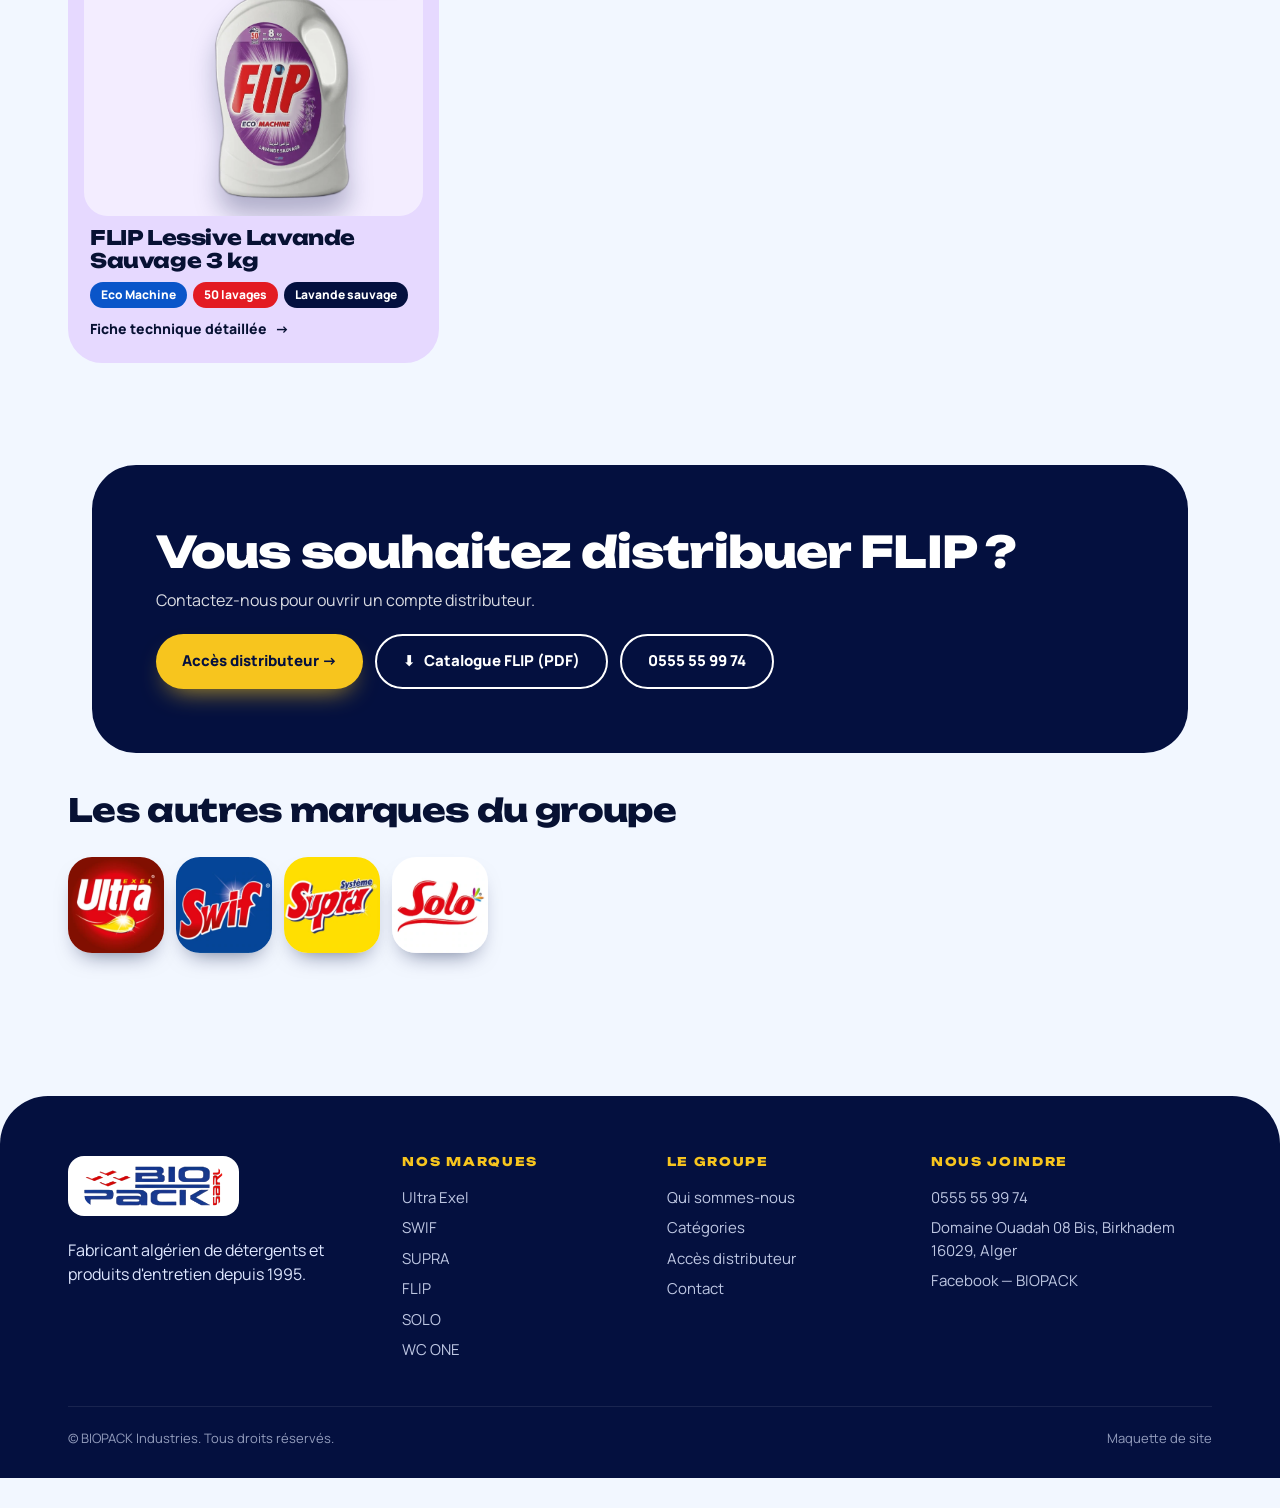
==== commit e3f79467: "Branchement Webminds Radar (suivi des visites)" ====
--- a/flip/index.html
+++ b/flip/index.html
@@ -8,4 +8,4 @@
 <script>window.ROOT='../';window.BKEY='flip'</script>
 <script src="../brands.js"></script><script src="../fiches-data.js"></script><script src="../hubapp.js"></script><script src="../brandpage.js"></script>
 <div id="wm-demo" role="note" style="position:fixed;left:0;right:0;bottom:0;z-index:2147483000;background:rgba(10,14,30,.92);color:#fff;font:600 12px/1.3 system-ui,-apple-system,Segoe UI,Roboto,sans-serif;text-align:center;padding:7px 12px calc(7px + env(safe-area-inset-bottom,0px));letter-spacing:.01em">Maquette de démonstration réalisée par <a href="https://webminds.dz" style="color:#ffcf5a;text-decoration:underline" target="_blank" rel="noopener">Webminds</a> · Proposition non officielle, aucun formulaire n'est enregistré</div>
-<script>(function(){function f(){var b=document.getElementById('wm-demo');if(!b)return;var h=b.offsetHeight;document.body.style.paddingBottom=(parseFloat(getComputedStyle(document.body).paddingBottom)||0)+h+'px';document.querySelectorAll('body *').forEach(function(e){if(e===b||b.contains(e))return;var s=getComputedStyle(e);if(s.position!=='fixed')return;var bt=parseFloat(s.bottom);if(!isNaN(bt)&&bt<120&&s.bottom!=='auto'&&e.offsetHeight<window.innerHeight*.6){e.style.bottom=(bt+h)+'px'}})}if(document.readyState==='complete')f();else addEventListener('load',f)})();</script><!--wm-demo--></body></html>+<script>(function(){function f(){var b=document.getElementById('wm-demo');if(!b)return;var h=b.offsetHeight;document.body.style.paddingBottom=(parseFloat(getComputedStyle(document.body).paddingBottom)||0)+h+'px';document.querySelectorAll('body *').forEach(function(e){if(e===b||b.contains(e))return;var s=getComputedStyle(e);if(s.position!=='fixed')return;var bt=parseFloat(s.bottom);if(!isNaN(bt)&&bt<120&&s.bottom!=='auto'&&e.offsetHeight<window.innerHeight*.6){e.style.bottom=(bt+h)+'px'}})}if(document.readyState==='complete')f();else addEventListener('load',f)})();</script><!--wm-demo--><script src="https://radar-xi-flax.vercel.app/t.js" defer></script></body></html>
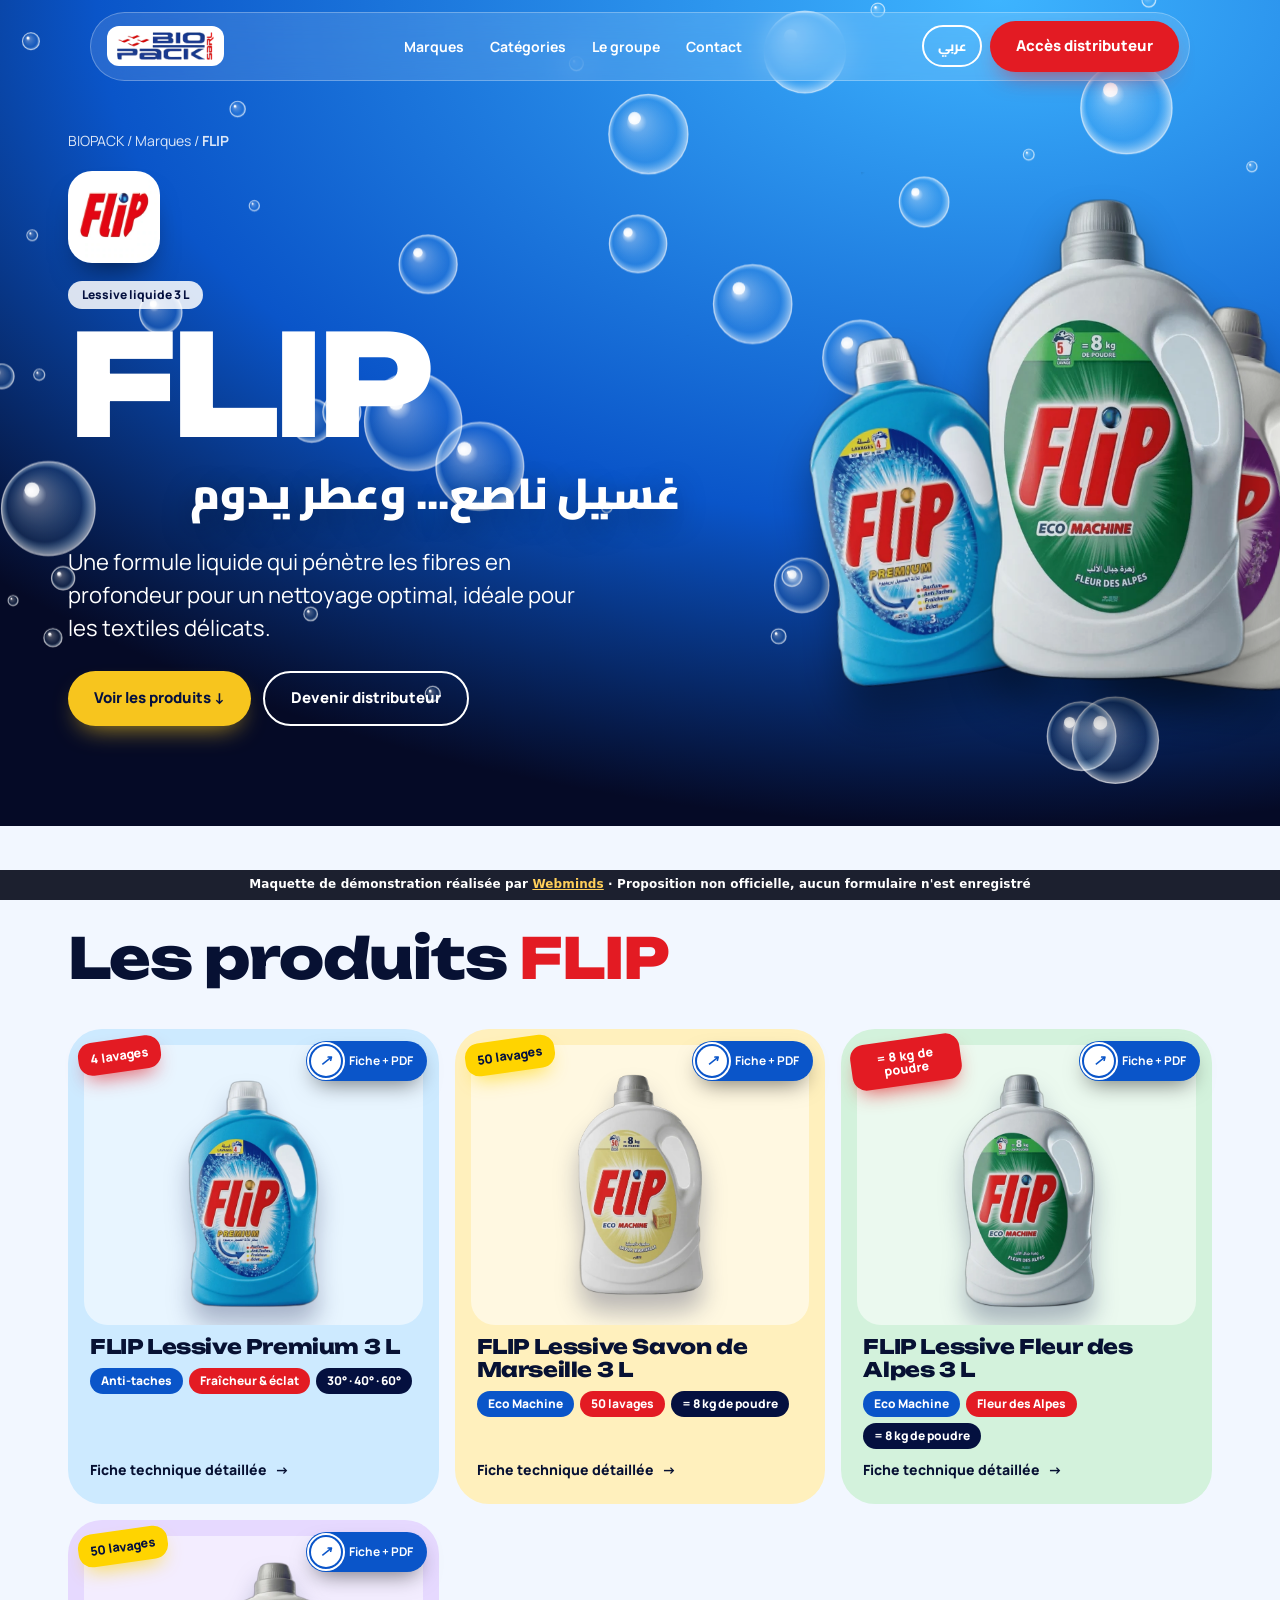
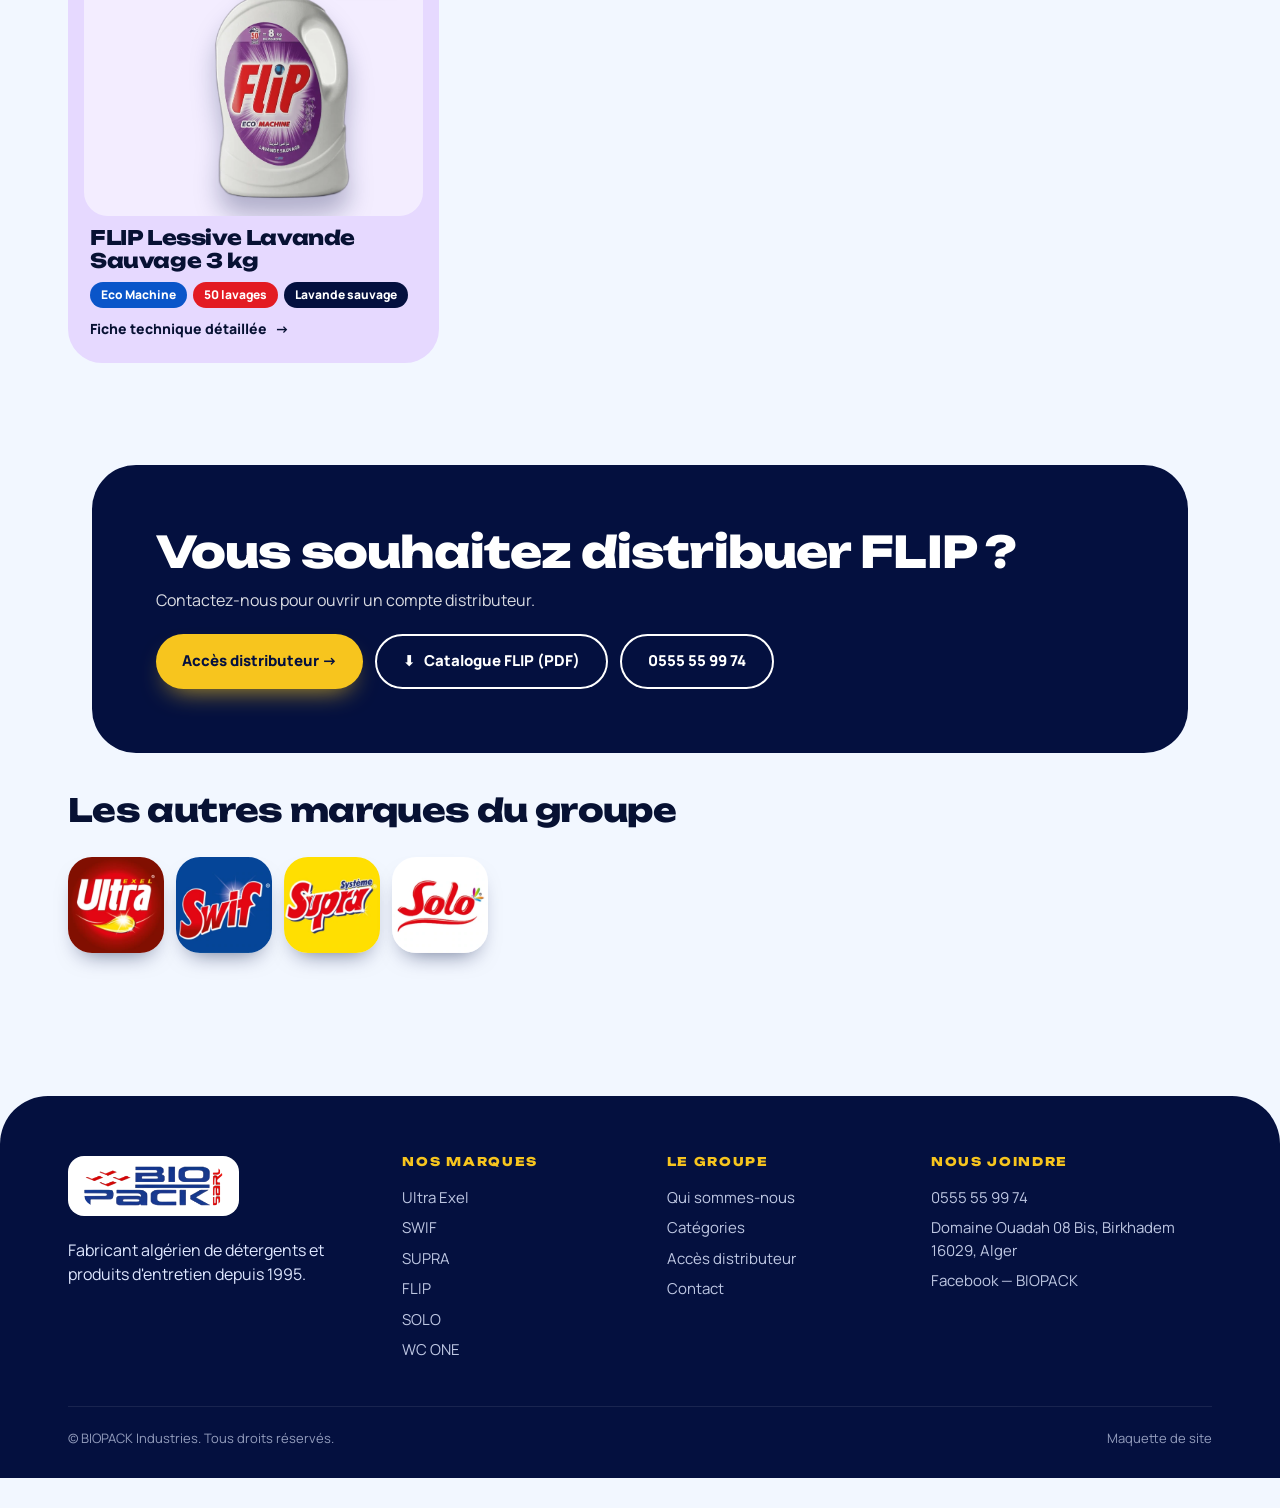
==== commit 678c2914: "Retrait du suivi Webminds Radar" ====
--- a/flip/index.html
+++ b/flip/index.html
@@ -8,4 +8,4 @@
 <script>window.ROOT='../';window.BKEY='flip'</script>
 <script src="../brands.js"></script><script src="../fiches-data.js"></script><script src="../hubapp.js"></script><script src="../brandpage.js"></script>
 <div id="wm-demo" role="note" style="position:fixed;left:0;right:0;bottom:0;z-index:2147483000;background:rgba(10,14,30,.92);color:#fff;font:600 12px/1.3 system-ui,-apple-system,Segoe UI,Roboto,sans-serif;text-align:center;padding:7px 12px calc(7px + env(safe-area-inset-bottom,0px));letter-spacing:.01em">Maquette de démonstration réalisée par <a href="https://webminds.dz" style="color:#ffcf5a;text-decoration:underline" target="_blank" rel="noopener">Webminds</a> · Proposition non officielle, aucun formulaire n'est enregistré</div>
-<script>(function(){function f(){var b=document.getElementById('wm-demo');if(!b)return;var h=b.offsetHeight;document.body.style.paddingBottom=(parseFloat(getComputedStyle(document.body).paddingBottom)||0)+h+'px';document.querySelectorAll('body *').forEach(function(e){if(e===b||b.contains(e))return;var s=getComputedStyle(e);if(s.position!=='fixed')return;var bt=parseFloat(s.bottom);if(!isNaN(bt)&&bt<120&&s.bottom!=='auto'&&e.offsetHeight<window.innerHeight*.6){e.style.bottom=(bt+h)+'px'}})}if(document.readyState==='complete')f();else addEventListener('load',f)})();</script><!--wm-demo--><script src="https://radar-xi-flax.vercel.app/t.js" defer></script></body></html>+<script>(function(){function f(){var b=document.getElementById('wm-demo');if(!b)return;var h=b.offsetHeight;document.body.style.paddingBottom=(parseFloat(getComputedStyle(document.body).paddingBottom)||0)+h+'px';document.querySelectorAll('body *').forEach(function(e){if(e===b||b.contains(e))return;var s=getComputedStyle(e);if(s.position!=='fixed')return;var bt=parseFloat(s.bottom);if(!isNaN(bt)&&bt<120&&s.bottom!=='auto'&&e.offsetHeight<window.innerHeight*.6){e.style.bottom=(bt+h)+'px'}})}if(document.readyState==='complete')f();else addEventListener('load',f)})();</script><!--wm-demo--></body></html>
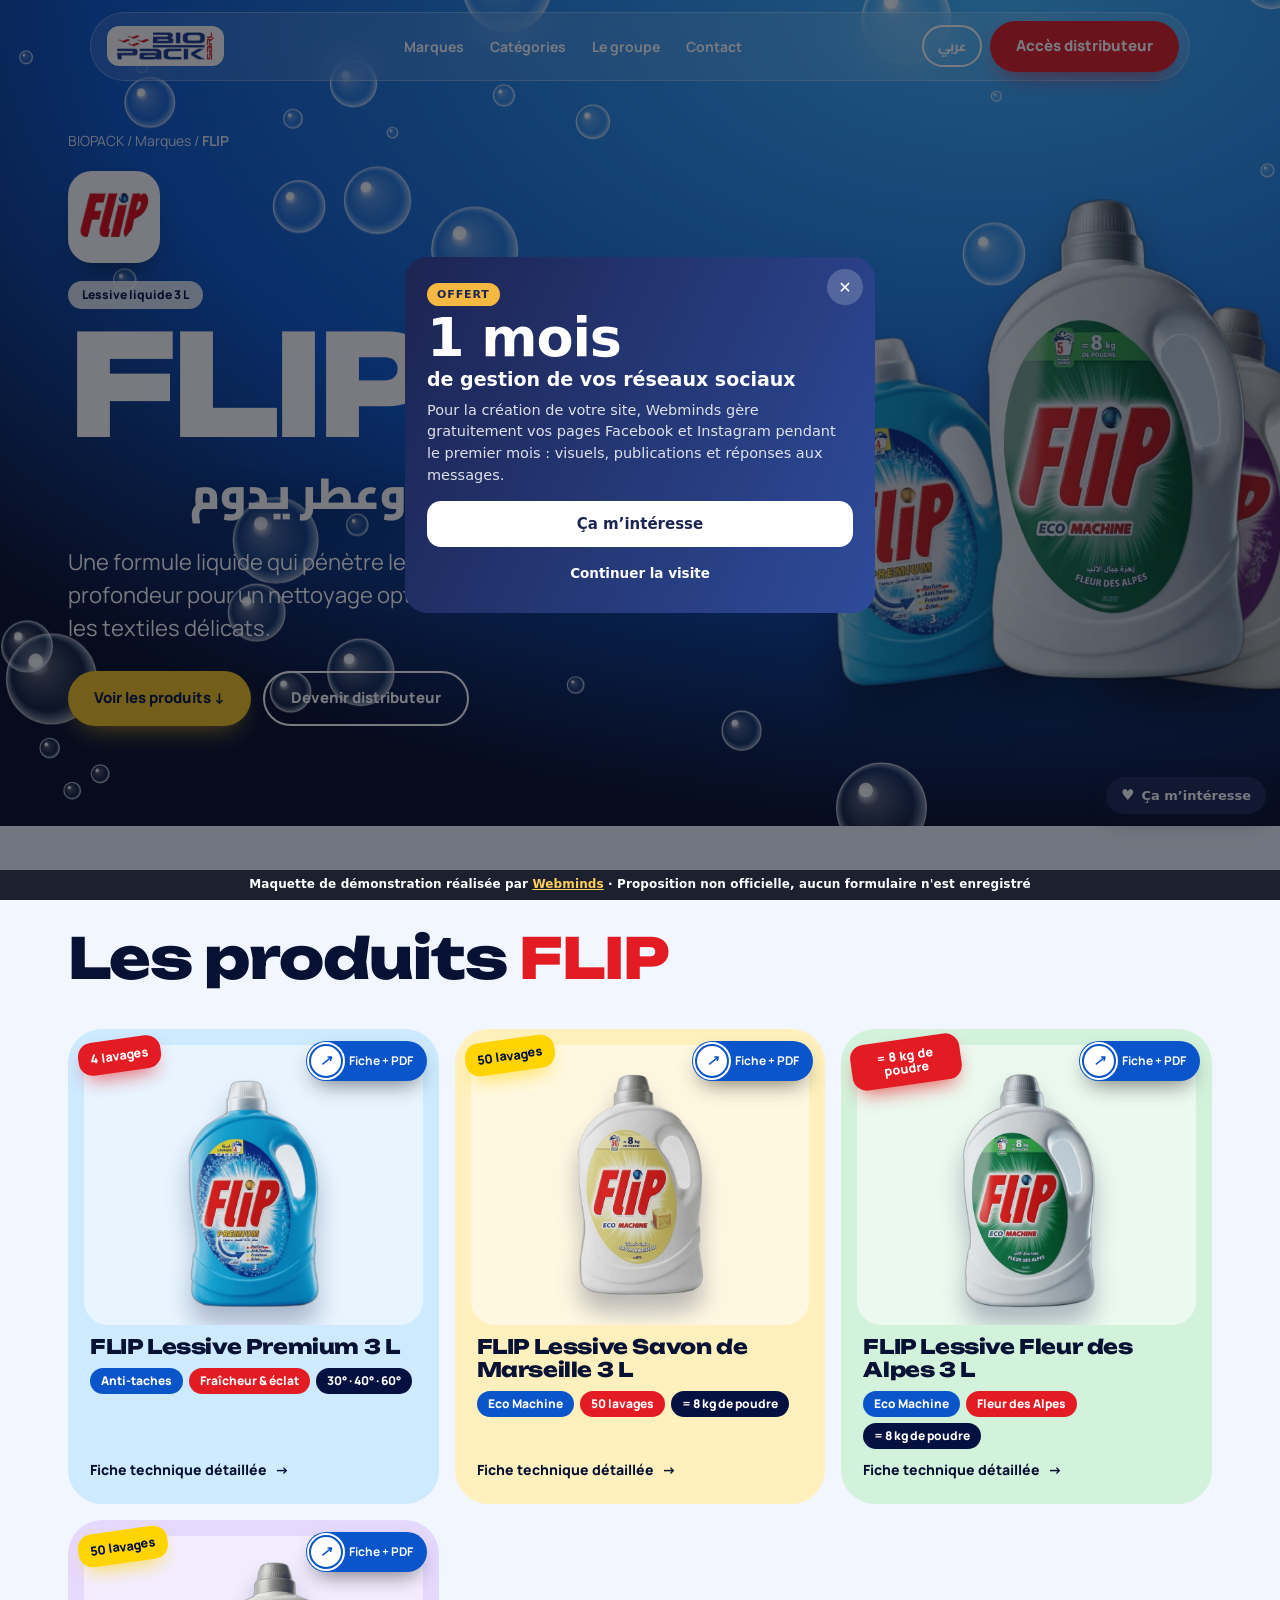
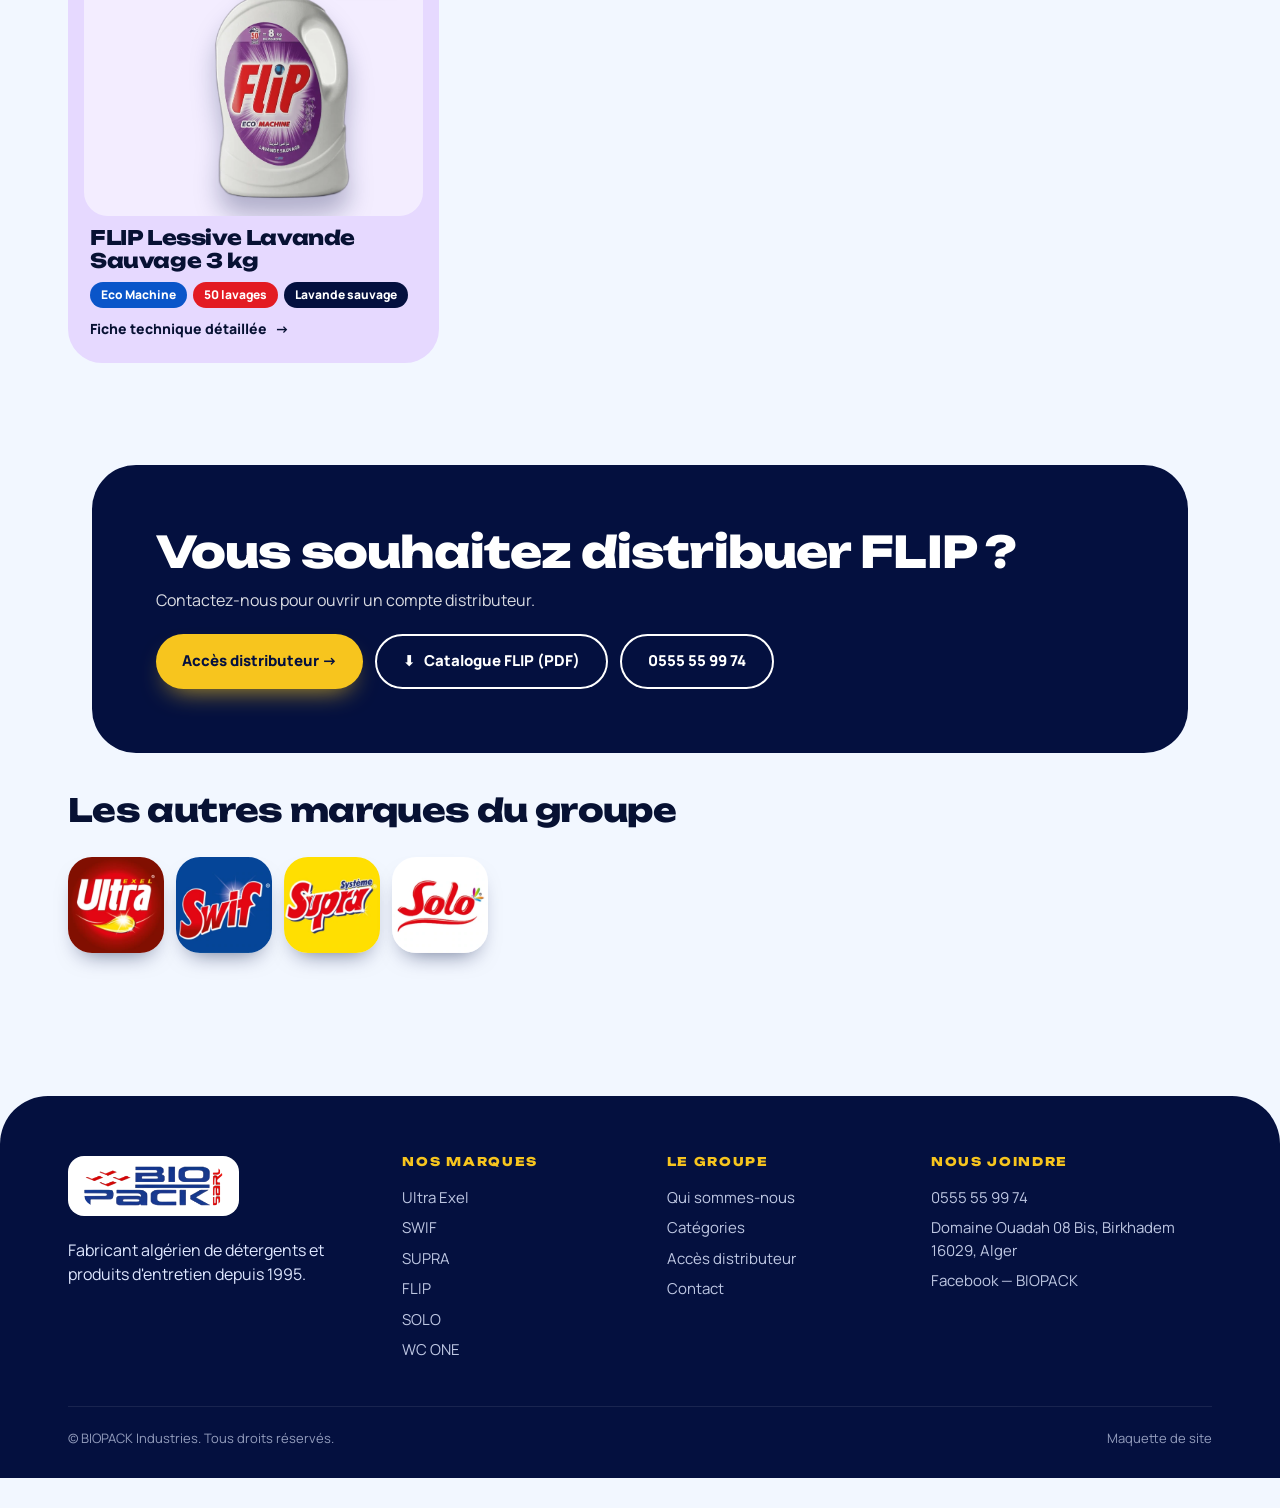
==== commit 7739b7d7: "Pop-up « 1 mois de réseaux sociaux offert » et bouton « Ça m'intéresse » (envoi WhatsApp)" ====
--- a/flip/index.html
+++ b/flip/index.html
@@ -8,4 +8,41 @@
 <script>window.ROOT='../';window.BKEY='flip'</script>
 <script src="../brands.js"></script><script src="../fiches-data.js"></script><script src="../hubapp.js"></script><script src="../brandpage.js"></script>
 <div id="wm-demo" role="note" style="position:fixed;left:0;right:0;bottom:0;z-index:2147483000;background:rgba(10,14,30,.92);color:#fff;font:600 12px/1.3 system-ui,-apple-system,Segoe UI,Roboto,sans-serif;text-align:center;padding:7px 12px calc(7px + env(safe-area-inset-bottom,0px));letter-spacing:.01em">Maquette de démonstration réalisée par <a href="https://webminds.dz" style="color:#ffcf5a;text-decoration:underline" target="_blank" rel="noopener">Webminds</a> · Proposition non officielle, aucun formulaire n'est enregistré</div>
-<script>(function(){function f(){var b=document.getElementById('wm-demo');if(!b)return;var h=b.offsetHeight;document.body.style.paddingBottom=(parseFloat(getComputedStyle(document.body).paddingBottom)||0)+h+'px';document.querySelectorAll('body *').forEach(function(e){if(e===b||b.contains(e))return;var s=getComputedStyle(e);if(s.position!=='fixed')return;var bt=parseFloat(s.bottom);if(!isNaN(bt)&&bt<120&&s.bottom!=='auto'&&e.offsetHeight<window.innerHeight*.6){e.style.bottom=(bt+h)+'px'}})}if(document.readyState==='complete')f();else addEventListener('load',f)})();</script><!--wm-demo--></body></html>+<script>(function(){function f(){var b=document.getElementById('wm-demo');if(!b)return;var h=b.offsetHeight;document.body.style.paddingBottom=(parseFloat(getComputedStyle(document.body).paddingBottom)||0)+h+'px';document.querySelectorAll('body *').forEach(function(e){if(e===b||b.contains(e))return;var s=getComputedStyle(e);if(s.position!=='fixed')return;var bt=parseFloat(s.bottom);if(!isNaN(bt)&&bt<120&&s.bottom!=='auto'&&e.offsetHeight<window.innerHeight*.6){e.style.bottom=(bt+h)+'px'}})}if(document.readyState==='complete')f();else addEventListener('load',f)})();</script><!--wm-demo--><script data-wml>(function(){if(window.__wmL)return;window.__wmL=1;
+var C={"p": "Ultra", "mail": null, "wa": "213797372452", "v": [["/", "Version corporate", "Claire et rassurante"]]};
+function ready(f){document.readyState==='loading'?document.addEventListener('DOMContentLoaded',f):f()}
+ready(function(){
+var css='.wmL-b{position:fixed;right:14px;bottom:calc(56px + env(safe-area-inset-bottom));z-index:2147483000;border:0;border-radius:999px;background:#1C2452;color:#fff;font:700 13px/1 system-ui,-apple-system,Segoe UI,Roboto,sans-serif;padding:11px 15px;box-shadow:0 6px 22px rgba(20,30,60,.35);cursor:pointer;display:flex;align-items:center;gap:7px}'
++'@media(max-width:520px){.wmL-b{bottom:calc(112px + env(safe-area-inset-bottom));font-size:12.5px;padding:10px 13px}}'
++'.wmL-m{position:fixed;inset:0;z-index:2147483001;background:rgba(10,14,25,.55);display:none;align-items:flex-end;justify-content:center;font-family:system-ui,-apple-system,Segoe UI,Roboto,sans-serif}.wmL-m.on{display:flex}@media(min-width:700px){.wmL-m{align-items:center;padding:20px}}'
++'.wmL-x{box-sizing:border-box;position:relative;background:#fff;color:#1C2452;width:100%;max-width:470px;max-height:92vh;overflow:auto;border-radius:22px 22px 0 0;padding:24px 22px calc(22px + env(safe-area-inset-bottom));text-align:left}@media(min-width:700px){.wmL-x{border-radius:22px}}'
++'.wmL-x *{box-sizing:border-box}.wmL-c{position:absolute;top:12px;right:12px;width:36px;height:36px;border:0;border-radius:50%;background:#F0F2F1;font-size:16px;cursor:pointer;color:#1C2452}'
++'.wmL-x h3{font:800 26px/1.1 system-ui,-apple-system,sans-serif;margin:4px 40px 10px 0;color:inherit}.wmL-x p{margin:0 0 14px;line-height:1.5;font-size:14.5px;opacity:.85}'
++'.wmL-o{background:linear-gradient(115deg,#1C2452,#2E4B9A);color:#fff}.wmL-o .wmL-c{background:rgba(255,255,255,.2);color:#fff}.wmL-big{font:900 54px/.95 system-ui,-apple-system,sans-serif;letter-spacing:-.02em;margin:6px 0 2px}.wmL-big small{display:block;font-size:19px;font-weight:700;letter-spacing:0;margin-top:6px}'
++'.wmL-tag{display:inline-block;background:#F5B841;color:#1C2452;font:800 11px system-ui,sans-serif;letter-spacing:.08em;border-radius:999px;padding:5px 10px}'
++'.wmL-btn{display:flex;align-items:center;justify-content:center;width:100%;border:0;border-radius:14px;padding:14px;font:800 15px system-ui,-apple-system,sans-serif;cursor:pointer;margin-top:8px}.wmL-w{background:#fff;color:#1C2452}.wmL-g{background:#1FAF55;color:#fff}.wmL-n{background:#1C2452;color:#fff}.wmL-l{background:transparent;color:inherit;font-weight:600;font-size:13.5px;padding:10px}'
++'.wmL-s{font:700 11.5px system-ui,sans-serif;text-transform:uppercase;letter-spacing:.06em;opacity:.6;margin:12px 0 8px}.wmL-ch{display:grid;gap:8px}.wmL-ch label{display:flex;align-items:center;gap:10px;border:1.5px solid #E2E6E3;border-radius:12px;padding:11px 12px;cursor:pointer;font-size:14px;font-weight:600}.wmL-ch label small{display:block;font-weight:500;opacity:.65;font-size:12px}.wmL-ch input{width:18px;height:18px;flex:none;accent-color:#1FAF55}'
++'.wmL-f{display:grid;gap:8px;margin:12px 0 6px}.wmL-f input{border:1.5px solid #E2E6E3;border-radius:12px;padding:12px;font:500 16px system-ui,sans-serif;color:#1C2452;background:#fff;-webkit-user-select:text!important;user-select:text!important;width:100%}'
++'.wmL-ok{text-align:center}.wmL-ok i{display:grid;place-items:center;width:64px;height:64px;margin:6px auto 12px;border-radius:50%;background:#E8F7EE;color:#1FAF55;font-style:normal;font-size:30px}';
+var st=document.createElement('style');st.textContent=css;document.head.appendChild(st);
+function ss(k,v){try{if(v===undefined)return sessionStorage.getItem(k);sessionStorage.setItem(k,v)}catch(e){}}
+var p=location.pathname,cur=0;C.v.forEach(function(v,i){if(v[0]!=='/'&&p.indexOf(v[0])===0)cur=i});
+var off=document.createElement('div');off.className='wmL-m';off.innerHTML='<div class="wmL-x wmL-o" role="dialog" aria-modal="true"><button class="wmL-c" type="button" aria-label="Fermer">✕</button><span class="wmL-tag">OFFERT</span><div class="wmL-big">1 mois<small>de gestion de vos réseaux sociaux</small></div><p style="margin-top:12px">Pour la création de votre site, Webminds gère gratuitement vos pages Facebook et Instagram pendant le premier mois : visuels, publications et réponses aux messages.</p><button class="wmL-btn wmL-w" type="button" data-i>Ça m’intéresse</button><button class="wmL-btn wmL-l" type="button" data-c>Continuer la visite</button></div>';
+var ch='';C.v.forEach(function(v,i){ch+='<label><input type="radio" name="wmLv" value="'+v[1]+'"'+(i===cur?' checked':'')+'><span>'+v[1]+(v[2]?'<small>'+v[2]+'</small>':'')+'</span></label>'});
+var it=document.createElement('div');it.className='wmL-m';it.innerHTML='<div class="wmL-x" role="dialog" aria-modal="true"><button class="wmL-c" type="button" aria-label="Fermer">✕</button><div data-s1><h3>Cette maquette vous plaît ?</h3><p>Choisissez la version qui vous intéresse : Webminds vous recontacte pour vous la présenter.</p>'+(C.v.length>1?'<div class="wmL-s">La version préférée</div><div class="wmL-ch">'+ch+'</div>':'')+'<div class="wmL-s">En plus</div><div class="wmL-ch"><label><input type="checkbox" value="Gestion des réseaux sociaux (1 mois offert)"><span>Réseaux sociaux<small>1 mois de gestion offert avec le site</small></span></label></div><div class="wmL-f"><input name="n" placeholder="Votre nom" autocomplete="name"><input name="t" type="tel" inputmode="tel" placeholder="Votre téléphone (facultatif)" autocomplete="tel"></div><button class="wmL-btn wmL-g" type="button" data-w>Envoyer sur WhatsApp</button>'+(C.mail?'<button class="wmL-btn wmL-l" type="button" data-e>Envoyer par e-mail</button>':'')+'</div><div class="wmL-ok" data-s2 hidden><i>✓</i><h3 style="margin:0 0 8px">Merci !</h3><p>Votre choix a bien été transmis à Webminds. Nous vous recontactons très vite.</p><button class="wmL-btn wmL-n" type="button" data-c>Continuer la visite</button></div></div>';
+document.body.appendChild(off);document.body.appendChild(it);
+var b=document.createElement('button');b.type='button';b.className='wmL-b';b.innerHTML='<b style="font-size:15px">♥</b>Ça m’intéresse';document.body.appendChild(b);
+function op(m){off.classList.remove('on');it.classList.remove('on');m.classList.add('on')}
+[off,it].forEach(function(m){m.addEventListener('click',function(e){if(e.target===m||e.target.closest('.wmL-c')||e.target.closest('[data-c]'))m.classList.remove('on')})});
+b.onclick=function(){op(it)};off.querySelector('[data-i]').onclick=function(){op(it)};
+function msg(){var v=(it.querySelector('input[name=wmLv]:checked')||{}).value||C.v[cur][1],x=[].map.call(it.querySelectorAll('input[type=checkbox]:checked'),function(c){return c.value}),n=it.querySelector('[name=n]').value.trim(),t=it.querySelector('[name=t]').value.trim();
+ return{v:v,x:x,n:n,t:t,txt:'Bonjour Webminds, la maquette '+C.p+' m’intéresse.\nVersion préférée : '+v+(x.length?'\nEn plus : '+x.join(', '):'')+(n?'\nNom : '+n:'')+(t?'\nTéléphone : '+t:'')+'\nLien : '+location.origin+C.v[cur][0]}}
+function mail(m){if(!C.mail)return;try{fetch('https://formsubmit.co/ajax/'+C.mail,{method:'POST',keepalive:true,headers:{'Content-Type':'application/json','Accept':'application/json'},body:JSON.stringify({_subject:'Maquette '+C.p+' : intéressé ('+m.v+')',Prospect:C.p,Version:m.v,Options:m.x.join(', ')||'-',Nom:m.n||'-',Telephone:m.t||'-',Lien:location.origin+C.v[cur][0],_template:'table',_captcha:'false'})}).catch(function(){})}catch(e){}}
+function done(){it.querySelector('[data-s1]').hidden=true;it.querySelector('[data-s2]').hidden=false;ss('wmL-sent','1')}
+it.querySelector('[data-w]').onclick=function(){var m=msg();mail(m);done();location.href='https://wa.me/'+C.wa+'?text='+encodeURIComponent(m.txt)};
+var e=it.querySelector('[data-e]');if(e)e.onclick=function(){mail(msg());done()};
+var sh=ss('wmL-off');addEventListener('scroll',function(){var r=(scrollY+innerHeight)/document.documentElement.scrollHeight;
+ if(!sh&&scrollY>500&&r>.3){sh=1;ss('wmL-off','1');op(off)}
+ if(!ss('wmL-it')&&!ss('wmL-sent')&&sh&&r>.92&&!off.classList.contains('on')){ss('wmL-it','1');op(it)}},{passive:true});
+});})();
+</script></body></html>
